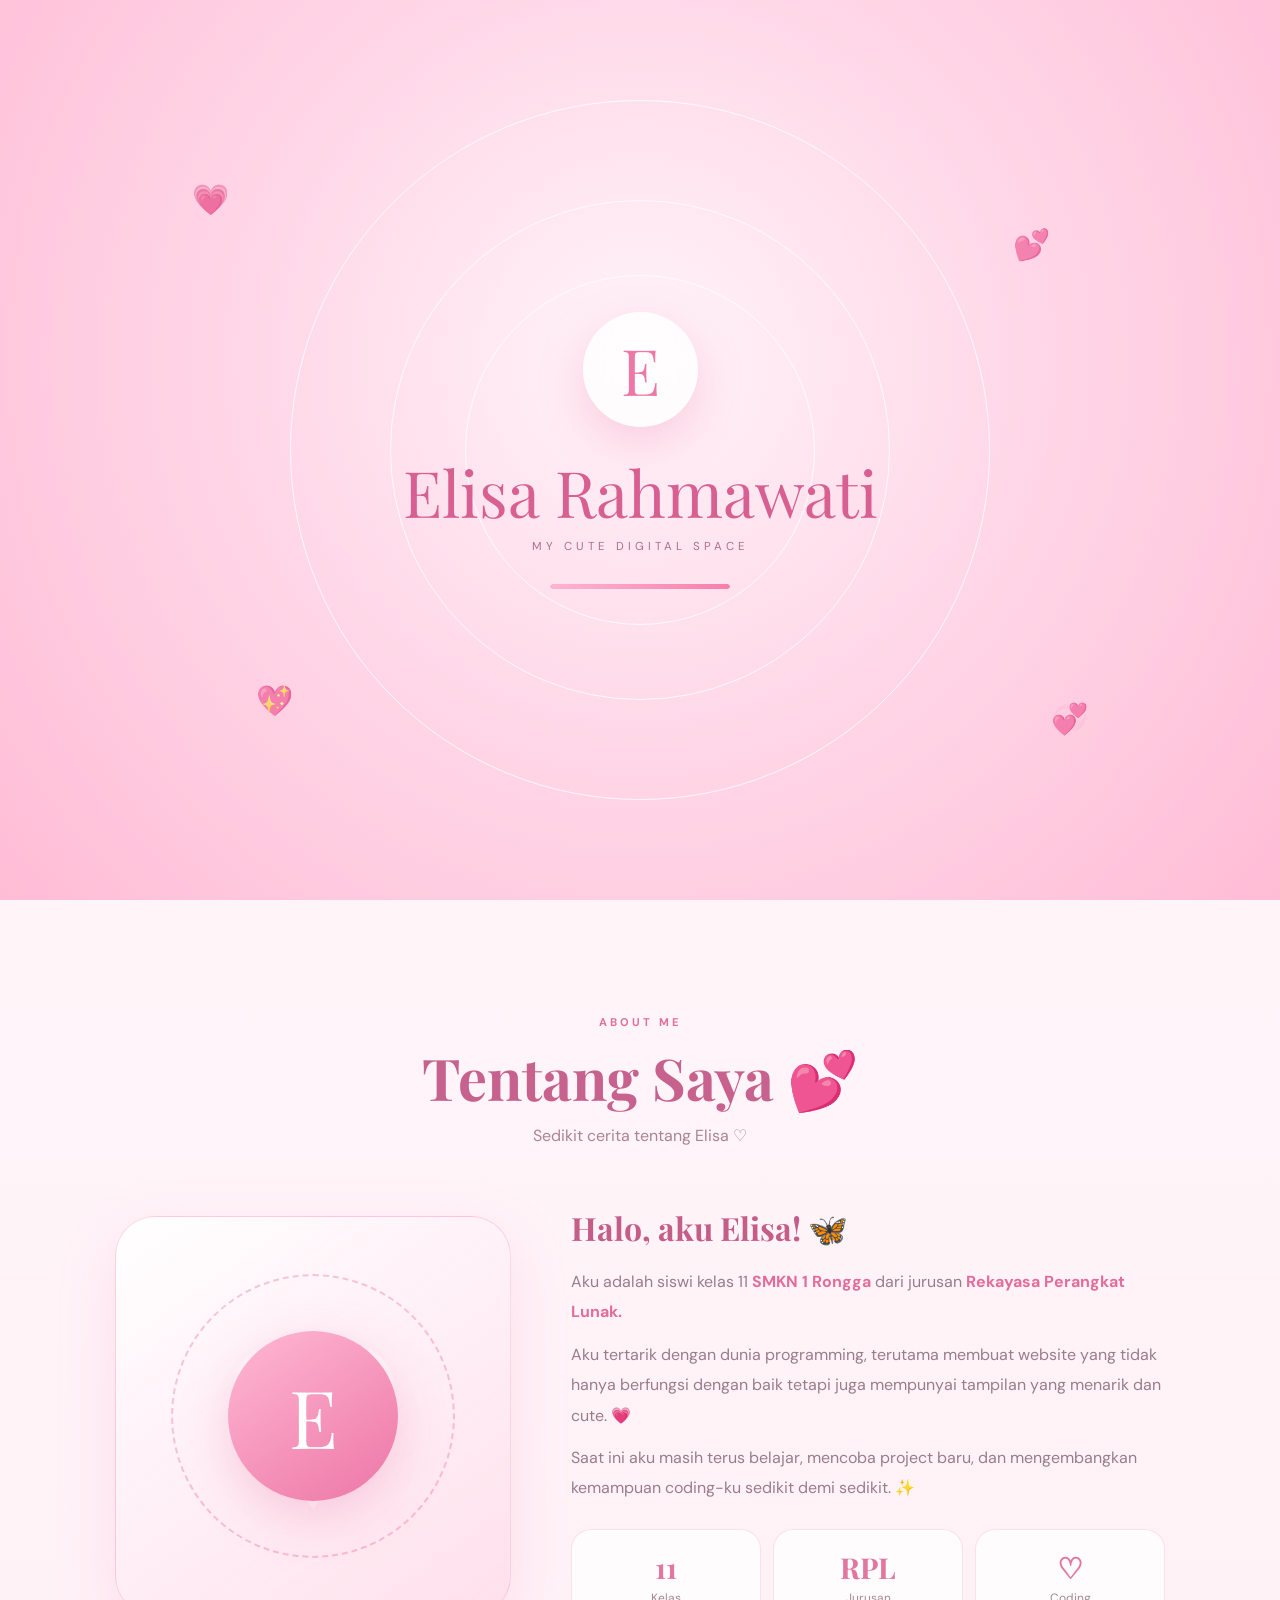
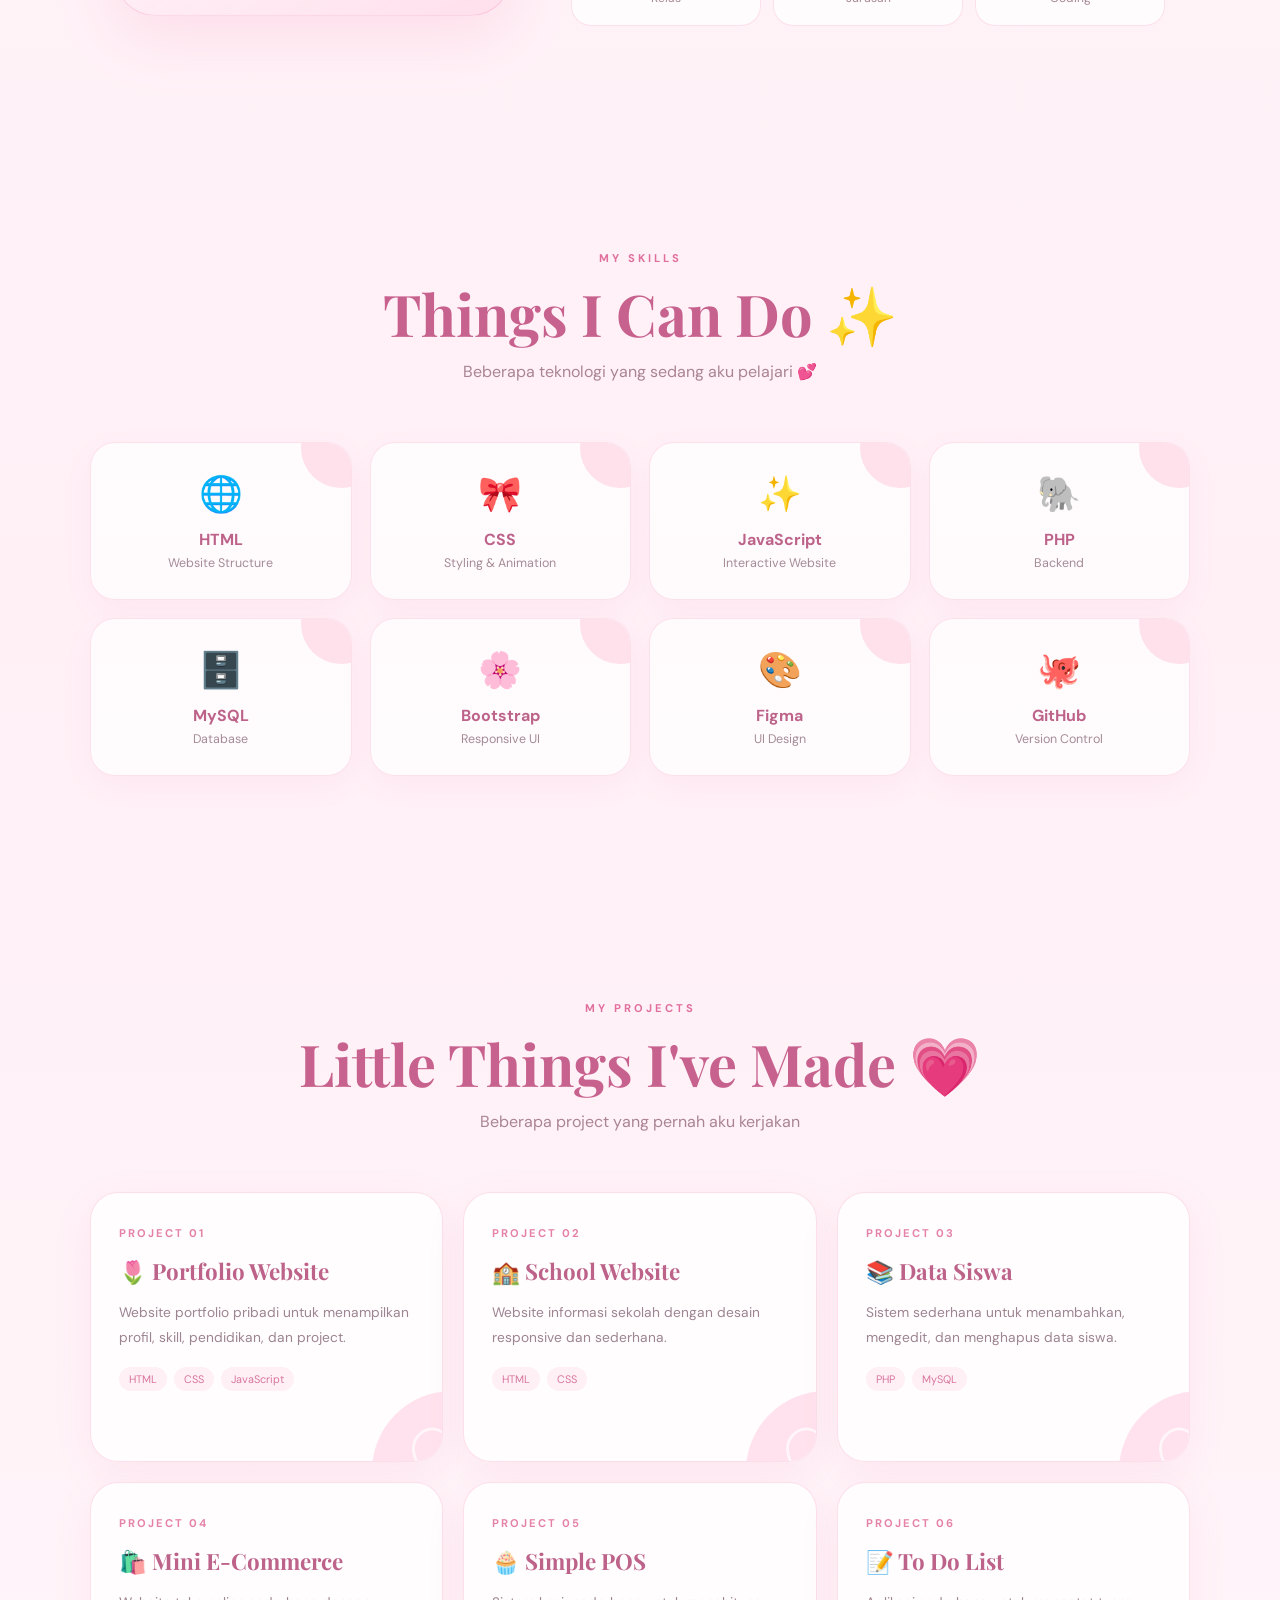
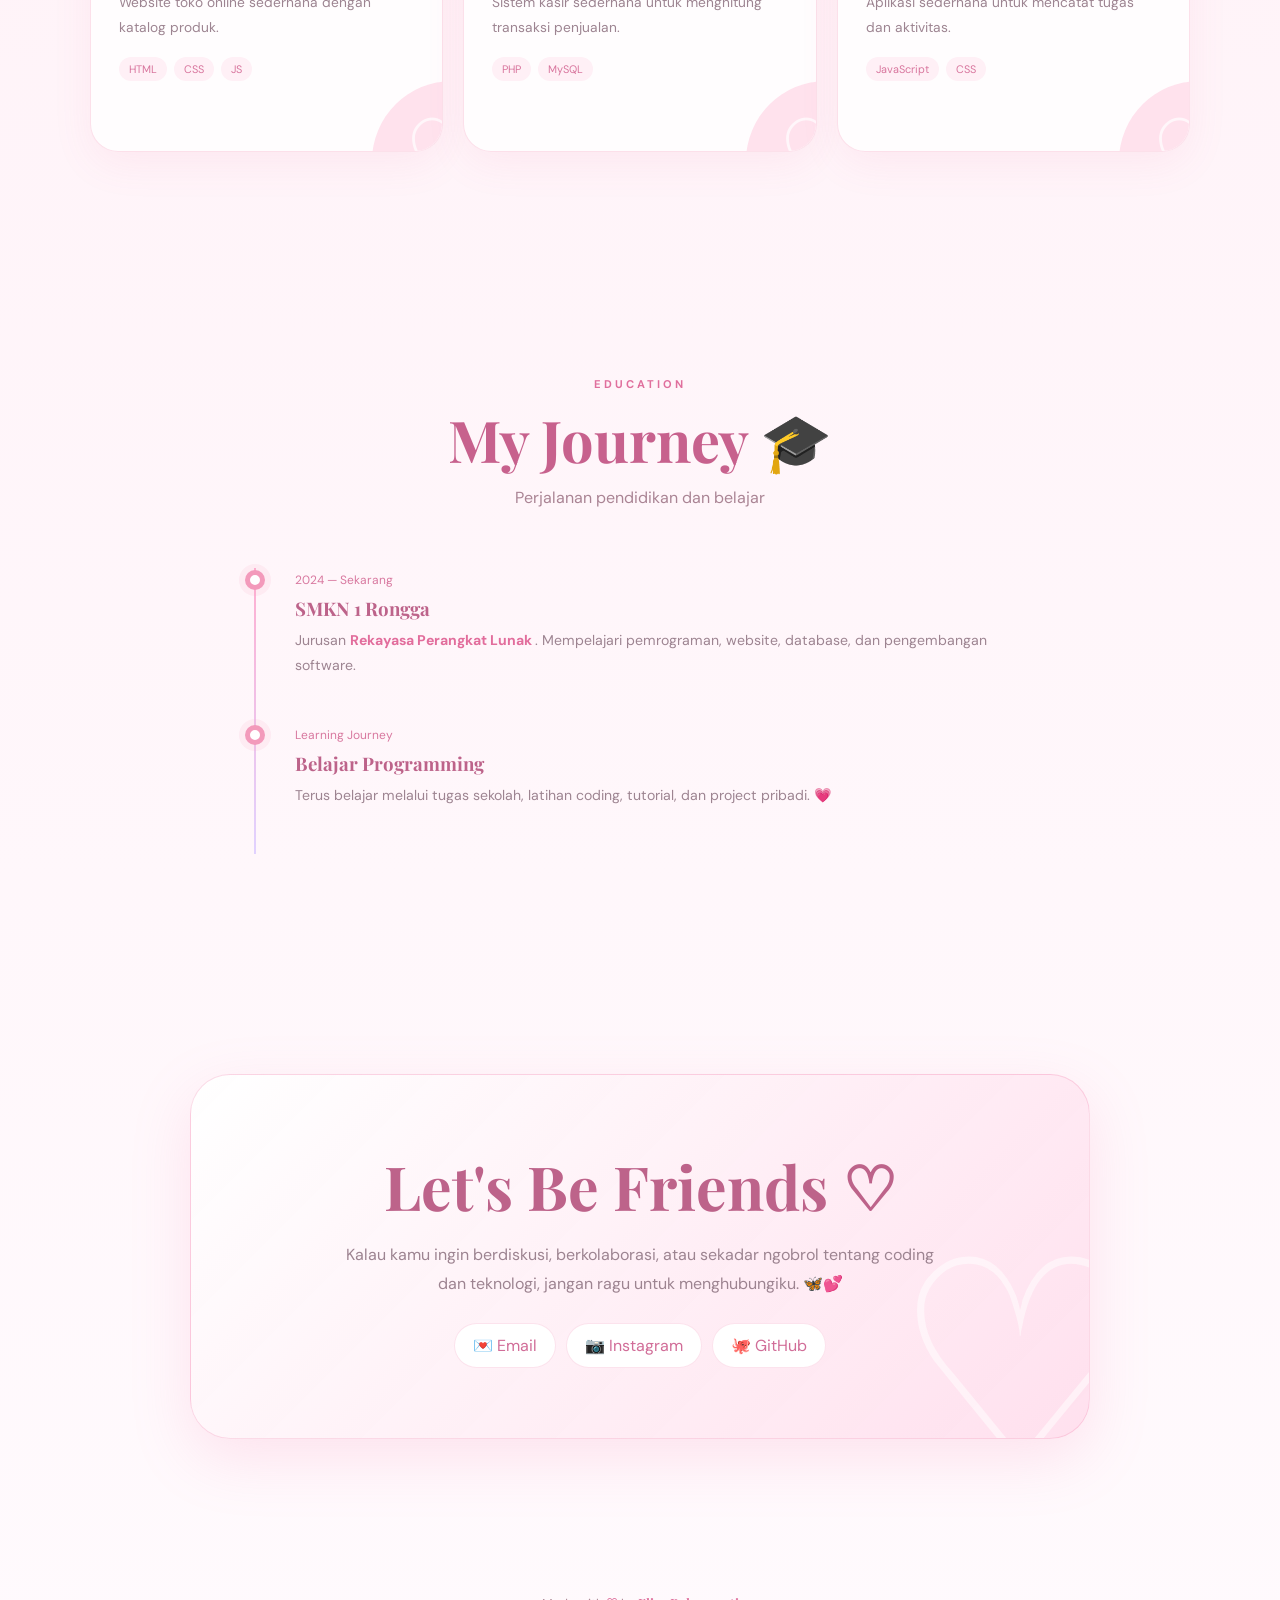
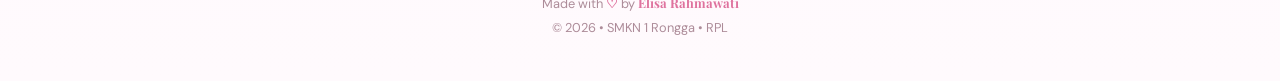
==== portofolio.html @ 42ed641f "commit pertama: seluruh file dan folder" ====
<!DOCTYPE html>
<html lang="id">
<head>
<meta charset="UTF-8">
<meta name="viewport" content="width=device-width, initial-scale=1.0">

<title>Elisa Rahmawati | My Cute Pink Portfolio</title>

<style>

/* =========================================================
   GOOGLE FONT
========================================================= */

@import url('https://fonts.googleapis.com/css2?family=DM+Sans:wght@400;500;600;700&family=Playfair+Display:wght@500;600;700&display=swap');


/* =========================================================
   ROOT
========================================================= */

:root {
    --baby-pink: #ffd6e7;
    --soft-pink: #ffc1d9;
    --pink: #ff9fc4;
    --hot-pink: #f77fab;
    --dark-pink: #d85f91;

    --white: #ffffff;
    --soft-white: #fff8fb;

    --text: #75445a;
    --muted: #a77d8f;

    --lavender: #eadcff;
    --peach: #ffe0d2;

    --shadow:
        0 20px 60px rgba(245, 126, 170, .18);
}


/* =========================================================
   RESET
========================================================= */

* {
    margin: 0;
    padding: 0;
    box-sizing: border-box;
    scroll-behavior: smooth;
}

html {
    scroll-behavior: smooth;
}

body {
    font-family: "DM Sans", sans-serif;

    background:
        linear-gradient(
            180deg,
            #fff8fb 0%,
            #fff0f6 45%,
            #fffafd 100%
        );

    color: var(--text);

    overflow-x: hidden;
}

a {
    text-decoration: none;
    color: inherit;
}

button {
    font-family: inherit;
}


/* =========================================================
   SCROLLBAR
========================================================= */

::-webkit-scrollbar {
    width: 8px;
}

::-webkit-scrollbar-track {
    background: #fff0f6;
}

::-webkit-scrollbar-thumb {
    background:
        linear-gradient(
            #ffbfd8,
            #f77fab
        );

    border-radius: 20px;
}


/* =========================================================
   OPENING SCREEN
========================================================= */

#opening {
    position: fixed;
    inset: 0;
    z-index: 99999;

    background:
        radial-gradient(
            circle at 50% 40%,
            #fff4f9,
            #ffd8e8 45%,
            #ffbcd5 100%
        );

    display: flex;
    justify-content: center;
    align-items: center;

    overflow: hidden;

    transition:
        opacity 1.2s ease,
        visibility 1.2s ease;
}

#opening.hide {
    opacity: 0;
    visibility: hidden;
    pointer-events: none;
}


/* opening hearts */

.open-heart {
    position: absolute;
    font-size: 30px;
    opacity: .65;

    animation:
        openHeartFloat 5s ease-in-out infinite;
}

.open-heart:nth-child(1) {
    left: 15%;
    top: 20%;
}

.open-heart:nth-child(2) {
    right: 18%;
    top: 25%;
    animation-delay: -1s;
}

.open-heart:nth-child(3) {
    left: 20%;
    bottom: 20%;
    animation-delay: -2s;
}

.open-heart:nth-child(4) {
    right: 15%;
    bottom: 18%;
    animation-delay: -3s;
}

@keyframes openHeartFloat {

    0%,100% {
        transform:
            translateY(0)
            rotate(-10deg)
            scale(1);
    }

    50% {
        transform:
            translateY(-30px)
            rotate(10deg)
            scale(1.2);
    }
}


/* opening circles */

.open-circle {
    position: absolute;

    width: 500px;
    height: 500px;

    border-radius: 50%;

    border:
        1px solid
        rgba(255,255,255,.8);

    animation:
        circleFloat 6s ease-in-out infinite;
}

.open-circle:nth-child(6) {
    width: 350px;
    height: 350px;
    animation-delay: -.8s;
}

.open-circle:nth-child(7) {
    width: 700px;
    height: 700px;
    animation-delay: -1.5s;
}

@keyframes circleFloat {

    0%,100% {
        transform:
            scale(1)
            rotate(0deg);
    }

    50% {
        transform:
            scale(1.08)
            rotate(10deg);
    }
}


/* opening content */

.open-content {
    position: relative;
    z-index: 5;

    text-align: center;

    animation:
        openAppear 1.4s ease;
}

@keyframes openAppear {

    from {
        opacity: 0;
        transform:
            translateY(35px)
            scale(.92);
    }

    to {
        opacity: 1;
        transform:
            translateY(0)
            scale(1);
    }
}


.open-logo {
    width: 115px;
    height: 115px;

    margin: auto;

    border-radius: 50%;

    display: flex;
    align-items: center;
    justify-content: center;

    background:
        rgba(255,255,255,.8);

    backdrop-filter: blur(15px);

    color: #ed77a7;

    font-family:
        "Playfair Display",
        serif;

    font-size: 4rem;

    box-shadow:
        0 15px 45px
        rgba(240,100,155,.25);

    animation:
        logoCute 2s ease-in-out infinite;
}

@keyframes logoCute {

    0%,100% {
        transform:
            translateY(0)
            rotate(-3deg);
    }

    50% {
        transform:
            translateY(-12px)
            rotate(3deg);
    }
}


.open-title {
    margin-top: 22px;

    font-family:
        "Playfair Display",
        serif;

    font-size:
        clamp(2.3rem, 7vw, 4rem);

    color:
        #d85f91;
}

.open-subtitle {
    margin-top: 5px;

    color:
        #ad708a;

    letter-spacing: 4px;

    font-size: .72rem;
}

.open-loading {
    width: 180px;
    height: 5px;

    margin: 30px auto 0;

    background:
        rgba(255,255,255,.65);

    border-radius: 20px;

    overflow: hidden;
}

.open-bar {
    width: 0%;
    height: 100%;

    background:
        linear-gradient(
            90deg,
            #ffb5d1,
            #f77fab
        );

    border-radius: 20px;

    animation:
        loading 2.5s ease forwards;
}

@keyframes loading {

    from {
        width: 0%;
    }

    to {
        width: 100%;
    }
}


/* =========================================================
   BACKGROUND
========================================================= */

.background {
    position: fixed;
    inset: 0;

    pointer-events: none;
    overflow: hidden;

    z-index: -2;
}


/* blobs */

.blob {
    position: absolute;

    border-radius: 50%;

    filter: blur(10px);

    opacity: .35;

    animation:
        blobMove 12s ease-in-out infinite;
}

.blob.one {
    width: 400px;
    height: 400px;

    background: #ffd0e2;

    left: -150px;
    top: 100px;
}

.blob.two {
    width: 350px;
    height: 350px;

    background: #eadbff;

    right: -120px;
    top: 600px;

    animation-delay: -4s;
}

.blob.three {
    width: 300px;
    height: 300px;

    background: #ffc8dc;

    left: 35%;
    bottom: -100px;

    animation-delay: -7s;
}

@keyframes blobMove {

    0%,100% {
        transform:
            translate(0,0)
            scale(1);
    }

    50% {
        transform:
            translate(40px,-30px)
            scale(1.15);
    }
}


/* =========================================================
   FLOATING HEARTS
========================================================= */

.floating-heart {
    position: fixed;

    color: #f58caf;

    font-size: 16px;

    pointer-events: none;

    z-index: -1;

    animation:
        heartFloat linear infinite;
}

@keyframes heartFloat {

    0% {
        transform:
            translateY(110vh)
            rotate(0deg)
            scale(.5);

        opacity: 0;
    }

    15% {
        opacity: .8;
    }

    80% {
        opacity: .7;
    }

    100% {
        transform:
            translateY(-10vh)
            rotate(180deg)
            scale(1.2);

        opacity: 0;
    }
}


/* =========================================================
   SPARKLES
========================================================= */

.sparkle {
    position: fixed;

    color: white;

    font-size: 15px;

    pointer-events: none;

    z-index: -1;

    animation:
        sparkleFloat
        linear infinite;
}

@keyframes sparkleFloat {

    0% {
        transform:
            translateY(110vh)
            rotate(0deg)
            scale(.5);

        opacity: 0;
    }

    15% {
        opacity: 1;
    }

    80% {
        opacity: .7;
    }

    100% {
        transform:
            translateY(-10vh)
            rotate(180deg)
            scale(1.2);

        opacity: 0;
    }
}


/* =========================================================
   BUTTERFLY
========================================================= */

.butterfly {
    position: fixed;

    z-index: -1;

    font-size: 24px;

    opacity: .5;

    animation:
        butterflyMove
        14s ease-in-out infinite;
}

.butterfly.one {
    left: 8%;
    top: 30%;
}

.butterfly.two {
    right: 10%;
    top: 60%;
    animation-delay: -6s;
}

@keyframes butterflyMove {

    0%,100% {
        transform:
            translate(0,0)
            rotate(-5deg);
    }

    25% {
        transform:
            translate(40px,-60px)
            rotate(8deg);
    }

    50% {
        transform:
            translate(0,-100px)
            rotate(-8deg);
    }

    75% {
        transform:
            translate(-50px,-50px)
            rotate(6deg);
    }
}


/* =========================================================
   NAVBAR
========================================================= */

nav {
    position: fixed;

    top: 20px;
    left: 50%;

    transform:
        translateX(-50%)
        translateY(-100px);

    width:
        min(1100px, 92%);

    padding:
        13px 18px;

    border-radius: 50px;

    background:
        rgba(255,255,255,.78);

    backdrop-filter:
        blur(18px);

    border:
        1px solid
        rgba(244,130,174,.25);

    box-shadow:
        0 10px 40px
        rgba(230,91,145,.12);

    display:
        flex;

    justify-content:
        space-between;

    align-items:
        center;

    z-index: 1000;

    transition: 1s ease;
}

body.loaded nav {
    transform:
        translateX(-50%)
        translateY(0);
}

.logo {
    display: flex;

    align-items: center;

    gap: 8px;

    font-family:
        "Playfair Display",
        serif;

    font-size: 1.4rem;

    color:
        #d96595;
}

.logo-heart {
    color:
        #f68cb2;

    animation:
        heartBeat 1.5s infinite;
}

@keyframes heartBeat {

    0%,100% {
        transform: scale(1);
    }

    50% {
        transform: scale(1.3);
    }
}

.nav-links {
    list-style: none;

    display: flex;

    gap: 25px;
}

.nav-links a {
    font-size: .85rem;

    color:
        #9b6c80;

    transition: .3s;
}

.nav-links a:hover {
    color:
        #ed6f9f;

    transform:
        translateY(-2px);
}

.menu {
    display: none;

    border: none;

    background: transparent;

    color: #df6b99;

    font-size: 1.5rem;
}


/* =========================================================
   HERO
========================================================= */

.hero {
    min-height: 100vh;

    padding:
        150px 7% 100px;

    display:
        flex;

    align-items:
        center;

    justify-content:
        center;

    text-align:
        center;

    position: relative;
}

.hero-content {
    max-width: 850px;

    opacity: 0;

    transform:
        translateY(50px);
}

body.loaded .hero-content {
    opacity: 1;

    transform:
        translateY(0);

    transition:
        1.2s ease .5s;
}

.hero-label {
    display:
        inline-flex;

    align-items:
        center;

    gap: 8px;

    padding:
        8px 17px;

    border-radius: 50px;

    background:
        rgba(255,255,255,.78);

    border:
        1px solid
        rgba(244,130,174,.25);

    color:
        #db719a;

    font-size: .75rem;

    box-shadow:
        0 8px 30px
        rgba(245,120,165,.1);

    animation:
        labelFloat 3s ease-in-out infinite;
}

@keyframes labelFloat {

    0%,100% {
        transform: translateY(0);
    }

    50% {
        transform: translateY(-6px);
    }
}

.hero h1 {
    margin-top: 25px;

    font-family:
        "Playfair Display",
        serif;

    font-size:
        clamp(3.3rem, 11vw, 7rem);

    line-height: .95;

    font-weight: 700;

    color:
        #c95e8d;

    letter-spacing:
        -4px;

    text-shadow:
        0 10px 35px
        rgba(220,91,142,.15);
}

.hero h1 span {
    color:
        #f38caf;
}

.hero-decoration {
    width: 100px;
    height: 3px;

    margin:
        25px auto;

    border-radius: 20px;

    background:
        linear-gradient(
            90deg,
            transparent,
            #ff9fc4,
            #e7c7ff,
            transparent
        );
}

.typing {
    font-size:
        clamp(1.15rem, 3vw, 1.6rem);

    color:
        #987487;

    min-height: 35px;
}

.typing span {
    color:
        #ed6f9f;

    font-weight: 700;
}

.hero-text {
    max-width: 620px;

    margin:
        20px auto;

    color:
        #9b7b89;

    line-height: 1.9;
}

.hero-text strong {
    color: #e66c9d !important;
}

.hero-buttons {
    margin-top: 30px;

    display:
        flex;

    justify-content:
        center;

    gap: 12px;

    flex-wrap: wrap;
}

.btn {
    padding:
        13px 23px;

    border-radius:
        50px;

    transition:
        .35s;

    font-weight:
        600;

    font-size:
        .9rem;
}

.btn-primary {
    color: white;

    background:
        linear-gradient(
            135deg,
            #ffafd0,
            #ef78a7
        );

    box-shadow:
        0 12px 30px
        rgba(235,105,155,.2);
}

.btn-secondary {
    background:
        rgba(255,255,255,.8);

    color:
        #d06b94;

    border:
        1px solid
        rgba(237,116,163,.25);
}

.btn:hover {
    transform:
        translateY(-5px)
        scale(1.03);

    box-shadow:
        0 15px 35px
        rgba(225,91,145,.22);
}


/* =========================================================
   SECTION
========================================================= */

section {
    padding:
        110px 7%;

    position: relative;
}

.section-title {
    text-align:
        center;

    margin-bottom:
        60px;
}

.section-title small {
    color:
        #e06f9d;

    letter-spacing:
        3px;

    font-size:
        .7rem;

    font-weight:
        700;
}

.section-title h2 {
    margin-top: 8px;

    font-family:
        "Playfair Display",
        serif;

    font-size:
        clamp(2.2rem, 5vw, 3.6rem);

    color:
        #c7618d;
}

.section-title p {
    margin-top: 10px;

    color:
        #aa8494;
}


/* =========================================================
   ABOUT
========================================================= */

.about {
    max-width:
        1050px;

    margin:
        auto;

    display:
        grid;

    grid-template-columns:
        .8fr 1.2fr;

    gap:
        60px;

    align-items:
        center;
}


/* profile */

.profile {
    height:
        400px;

    border-radius:
        40px;

    background:
        linear-gradient(
            145deg,
            rgba(255,255,255,.95),
            rgba(255,220,234,.85)
        );

    border:
        1px solid
        rgba(239,117,163,.25);

    box-shadow:
        var(--shadow);

    display:
        flex;

    align-items:
        center;

    justify-content:
        center;

    position:
        relative;

    overflow:
        hidden;
}

.profile::before {
    content:
        "";

    position:
        absolute;

    width:
        280px;

    height:
        280px;

    border-radius:
        50%;

    border:
        2px dashed
        rgba(239,117,163,.4);

    animation:
        rotate 15s linear infinite;
}

@keyframes rotate {
    to {
        transform:
            rotate(360deg);
    }
}

.profile::after {
    content:
        "♡";

    position:
        absolute;

    color:
        rgba(255,255,255,.9);

    font-size:
        14rem;

    font-family:
        "Playfair Display",
        serif;

    opacity:
        .5;
}

.profile-letter {
    width:
        170px;

    height:
        170px;

    border-radius:
        50%;

    display:
        flex;

    align-items:
        center;

    justify-content:
        center;

    font-family:
        "Playfair Display",
        serif;

    font-size:
        5rem;

    color:
        white;

    background:
        linear-gradient(
            145deg,
            #ffb8d4,
            #ed76a6
        );

    box-shadow:
        0 15px 50px
        rgba(230,91,145,.25);

    position:
        relative;

    z-index:
        2;

    animation:
        profileFloat
        4s ease-in-out infinite;
}

@keyframes profileFloat {

    0%,100% {
        transform:
            translateY(0)
            rotate(-2deg);
    }

    50% {
        transform:
            translateY(-12px)
            rotate(2deg);
    }
}


/* about text */

.about-text h3 {
    font-family:
        "Playfair Display",
        serif;

    font-size:
        2rem;

    color:
        #c45e89;

    margin-bottom:
        18px;
}

.about-text p {
    color:
        #9b7c8b;

    line-height:
        1.9;

    margin-bottom:
        12px;
}

.about-text strong {
    color:
        #e26d9c;
}


/* stats */

.stats {
    display:
        grid;

    grid-template-columns:
        repeat(3,1fr);

    gap:
        12px;

    margin-top:
        25px;
}

.stat {
    padding:
        18px 10px;

    border-radius:
        20px;

    background:
        rgba(255,255,255,.75);

    border:
        1px solid
        rgba(239,117,163,.2);

    text-align:
        center;

    transition:
        .3s;
}

.stat:hover {
    transform:
        translateY(-7px)
        rotate(-1deg);

    background:
        white;

    box-shadow:
        0 15px 35px
        rgba(230,91,145,.12);
}

.stat strong {
    display:
        block;

    font-family:
        "Playfair Display",
        serif;

    font-size:
        1.8rem;

    color:
        #e276a0;
}

.stat span {
    font-size:
        .75rem;

    color:
        #a78795;
}


/* =========================================================
   SKILLS
========================================================= */

.skills {
    max-width:
        1100px;

    margin:
        auto;

    display:
        grid;

    grid-template-columns:
        repeat(4,1fr);

    gap:
        18px;
}

.skill {
    padding:
        28px 15px;

    text-align:
        center;

    border-radius:
        25px;

    background:
        rgba(255,255,255,.75);

    border:
        1px solid
        rgba(239,117,163,.2);

    box-shadow:
        0 10px 30px
        rgba(230,91,145,.06);

    transition:
        .4s;

    position:
        relative;

    overflow:
        hidden;
}

.skill::before {
    content:
        "";

    position:
        absolute;

    width:
        80px;

    height:
        80px;

    background:
        #ffe1ec;

    border-radius:
        50%;

    top:
        -35px;

    right:
        -30px;
}

.skill:hover {
    transform:
        translateY(-10px)
        rotate(2deg);

    box-shadow:
        0 20px 45px
        rgba(225,91,145,.15);

    border-color:
        rgba(238,112,162,.4);
}

.skill-icon {
    font-size:
        2.2rem;

    margin-bottom:
        12px;

    position:
        relative;

    z-index:
        2;

    animation:
        iconBounce 3s ease-in-out infinite;
}

@keyframes iconBounce {

    0%,100% {
        transform: translateY(0);
    }

    50% {
        transform: translateY(-6px) rotate(5deg);
    }
}

.skill h3 {
    color:
        #bd638a;

    font-size:
        1rem;
}

.skill p {
    color:
        #a58b96;

    font-size:
        .78rem;

    margin-top:
        5px;
}


/* =========================================================
   PROJECTS
========================================================= */

.projects {
    max-width:
        1100px;

    margin:
        auto;

    display:
        grid;

    grid-template-columns:
        repeat(3,1fr);

    gap:
        20px;
}

.project {
    padding:
        28px;

    min-height:
        270px;

    border-radius:
        28px;

    background:
        rgba(255,255,255,.8);

    border:
        1px solid
        rgba(239,117,163,.22);

    box-shadow:
        0 12px 40px
        rgba(230,91,145,.08);

    transition:
        .45s;

    position:
        relative;

    overflow:
        hidden;
}

.project::after {
    content:
        "♡";

    position:
        absolute;

    width:
        160px;

    height:
        160px;

    border-radius:
        50%;

    background:
        #ffe2ed;

    right:
        -90px;

    bottom:
        -90px;

    transition:
        .5s;

    font-size:
        7rem;

    color:
        rgba(255,255,255,.7);

    display:
        flex;

    justify-content:
        center;

    align-items:
        center;
}

.project:hover::after {
    transform:
        scale(1.5)
        rotate(15deg);
}

.project:hover {
    transform:
        translateY(-10px);

    box-shadow:
        0 25px 60px
        rgba(225,91,145,.16);

    border-color:
        rgba(238,112,162,.4);
}

.project-number {
    color:
        #e582a8;

    font-size:
        .7rem;

    letter-spacing:
        2px;

    font-weight:
        700;
}

.project h3 {
    margin:
        14px 0;

    color:
        #bd638a;

    font-family:
        "Playfair Display",
        serif;

    font-size:
        1.4rem;
}

.project p {
    color:
        #9d8491;

    line-height:
        1.8;

    font-size:
        .86rem;
}

.tags {
    display:
        flex;

    gap:
        7px;

    flex-wrap:
        wrap;

    margin-top:
        18px;
}

.tag {
    padding:
        5px 10px;

    border-radius:
        30px;

    background:
        #fff0f6;

    color:
        #d8759d;

    font-size:
        .68rem;
}


/* =========================================================
   TIMELINE
========================================================= */

.timeline {
    max-width:
        800px;

    margin:
        auto;

    position:
        relative;
}

.timeline::before {
    content:
        "";

    position:
        absolute;

    left:
        14px;

    top:
        0;

    bottom:
        0;

    width:
        2px;

    background:
        linear-gradient(
            #ffafd0,
            #e1d2ff
        );
}

.timeline-item {
    position:
        relative;

    padding:
        0 0 45px 55px;
}

.timeline-dot {
    position:
        absolute;

    left:
        5px;

    top:
        2px;

    width:
        20px;

    height:
        20px;

    border-radius:
        50%;

    background:
        white;

    border:
        5px solid
        #f39abb;

    box-shadow:
        0 0 0 6px
        rgba(243,154,187,.12);

    animation:
        dotPulse 2s infinite;
}

@keyframes dotPulse {

    0%,100% {
        box-shadow:
            0 0 0 6px
            rgba(243,154,187,.12);
    }

    50% {
        box-shadow:
            0 0 0 10px
            rgba(243,154,187,.05);
    }
}

.timeline-item span {
    color:
        #d8789f;

    font-size:
        .75rem;
}

.timeline-item h3 {
    margin:
        7px 0;

    color:
        #bd638a;

    font-family:
        "Playfair Display",
        serif;
}

.timeline-item p {
    color:
        #9d8491;

    line-height:
        1.8;

    font-size:
        .88rem;
}


/* =========================================================
   CONTACT
========================================================= */

.contact-box {
    max-width:
        900px;

    margin:
        auto;

    padding:
        70px 35px;

    text-align:
        center;

    border-radius:
        40px;

    background:
        linear-gradient(
            135deg,
            rgba(255,255,255,.9),
            rgba(255,220,235,.85)
        );

    border:
        1px solid
        rgba(239,117,163,.25);

    box-shadow:
        var(--shadow);

    position:
        relative;

    overflow:
        hidden;
}

.contact-box::before {
    content:
        "♡";

    position:
        absolute;

    font-size:
        18rem;

    font-family:
        "Playfair Display",
        serif;

    color:
        rgba(255,255,255,.5);

    right:
        -60px;

    bottom:
        -100px;

    animation:
        contactHeart 5s ease-in-out infinite;
}

@keyframes contactHeart {

    0%,100% {
        transform:
            rotate(-5deg)
            scale(1);
    }

    50% {
        transform:
            rotate(5deg)
            scale(1.1);
    }
}

.contact-box h2 {
    font-family:
        "Playfair Display",
        serif;

    font-size:
        clamp(2.2rem,5vw,3.8rem);

    color:
        #bd638a;
}

.contact-box p {
    max-width:
        600px;

    margin:
        15px auto 25px;

    color:
        #9d8491;

    line-height:
        1.8;
}

.contact-info {
    display:
        flex;

    justify-content:
        center;

    gap:
        10px;

    flex-wrap:
        wrap;
}

.contact-item {
    padding:
        11px 18px;

    border-radius:
        50px;

    background:
        white;

    color:
        #d16d98;

    border:
        1px solid
        rgba(239,117,163,.2);

    transition:
        .3s;
}

.contact-item:hover {
    transform:
        translateY(-4px)
        scale(1.04);

    box-shadow:
        0 12px 25px
        rgba(225,91,145,.15);
}


/* =========================================================
   FOOTER
========================================================= */

footer {
    text-align:
        center;

    padding:
        45px 20px;

    color:
        #ad8c99;

    font-size:
        .8rem;
}

footer strong {
    color:
        #df729e;

    font-family:
        "Playfair Display",
        serif;
}


/* =========================================================
   SCROLL REVEAL
========================================================= */

.reveal {
    opacity:
        0;

    transform:
        translateY(50px);

    transition:
        1s ease;
}

.reveal.active {
    opacity:
        1;

    transform:
        translateY(0);
}


/* =========================================================
   MOBILE
========================================================= */

@media(max-width: 900px) {

    .nav-links {
        display:
            none;

        position:
            absolute;

        top:
            65px;

        left:
            0;

        width:
            100%;

        padding:
            25px;

        flex-direction:
            column;

        text-align:
            center;

        background:
            rgba(255,255,255,.97);

        border-radius:
            25px;

        box-shadow:
            0 15px 40px
            rgba(225,91,145,.12);
    }

    .nav-links.show {
        display:
            flex;
    }

    .menu {
        display:
            block;
    }

    .about {
        grid-template-columns:
            1fr;
    }

    .skills {
        grid-template-columns:
            repeat(2,1fr);
    }

    .projects {
        grid-template-columns:
            repeat(2,1fr);
    }
}


@media(max-width:600px) {

    section {
        padding:
            85px 5%;
    }

    .hero h1 {
        letter-spacing:
            -2px;
    }

    .skills,
    .projects {
        grid-template-columns:
            1fr;
    }

    .stats {
        grid-template-columns:
            1fr;
    }

    .profile {
        height:
            320px;
    }

    .contact-box {
        padding:
            50px 20px;
    }

    .butterfly {
        display:
            none;
    }

    .open-heart {
        font-size: 22px;
    }
}

</style>
</head>


<body>


<!-- =====================================================
     OPENING
===================================================== -->

<div id="opening">

    <div class="open-heart">💗</div>
    <div class="open-heart">💕</div>
    <div class="open-heart">💖</div>
    <div class="open-heart">💞</div>

    <div class="open-circle"></div>
    <div class="open-circle"></div>
    <div class="open-circle"></div>

    <div class="open-content">

        <div class="open-logo">
            E
        </div>

        <div class="open-title">
            Elisa Rahmawati
        </div>

        <div class="open-subtitle">
            MY CUTE DIGITAL SPACE
        </div>

        <div class="open-loading">
            <div class="open-bar"></div>
        </div>

    </div>

</div>


<!-- =====================================================
     BACKGROUND
===================================================== -->

<div class="background">

    <div class="blob one"></div>
    <div class="blob two"></div>
    <div class="blob three"></div>

</div>


<div class="butterfly one">
    🦋
</div>

<div class="butterfly two">
    🦋
</div>


<!-- =====================================================
     NAVBAR
===================================================== -->

<nav>

    <a href="#home" class="logo">

        Elisa
        <span class="logo-heart">♡</span>

    </a>

    <ul class="nav-links" id="navLinks">

        <li>
            <a href="#home">
                Home
            </a>
        </li>

        <li>
            <a href="#about">
                About
            </a>
        </li>

        <li>
            <a href="#skills">
                Skills
            </a>
        </li>

        <li>
            <a href="#projects">
                Projects
            </a>
        </li>

        <li>
            <a href="#education">
                Education
            </a>
        </li>

        <li>
            <a href="#contact">
                Contact
            </a>
        </li>

    </ul>

    <button class="menu" id="menu">
        ☰
    </button>

</nav>


<!-- =====================================================
     HERO
===================================================== -->

<section class="hero" id="home">

    <div class="hero-content">

        <div class="hero-label">
            💗 Hello, welcome to my portfolio
        </div>

        <h1>
            Hi, I'm
            <span>Elisa</span>
        </h1>

        <div class="hero-decoration"></div>

        <div class="typing">
            I'm a
            <span id="typing"></span>
        </div>

        <p class="hero-text">

            Siswi kelas 11 jurusan
            <strong>
                Rekayasa Perangkat Lunak
            </strong>
            di SMKN 1 Rongga yang suka belajar
            coding, membuat website, dan
            mengeksplorasi dunia teknologi. 💕✨

        </p>

        <div class="hero-buttons">

            <a
                href="#projects"
                class="btn btn-primary">

                💗 Lihat Project

            </a>

            <a
                href="#about"
                class="btn btn-secondary">

                ♡ Tentang Saya

            </a>

        </div>

    </div>

</section>


<!-- =====================================================
     ABOUT
===================================================== -->

<section id="about">

    <div class="section-title reveal">

        <small>
            ABOUT ME
        </small>

        <h2>
            Tentang Saya 💕
        </h2>

        <p>
            Sedikit cerita tentang Elisa ♡
        </p>

    </div>


    <div class="about">

        <div class="profile reveal">

            <div class="profile-letter">
                E
            </div>

        </div>


        <div class="about-text reveal">

            <h3>
                Halo, aku Elisa! 🦋
            </h3>

            <p>

                Aku adalah siswi kelas 11
                <strong>
                    SMKN 1 Rongga
                </strong>
                dari jurusan
                <strong>
                    Rekayasa Perangkat Lunak.
                </strong>

            </p>

            <p>

                Aku tertarik dengan dunia
                programming, terutama membuat
                website yang tidak hanya berfungsi
                dengan baik tetapi juga mempunyai
                tampilan yang menarik dan cute. 💗

            </p>

            <p>

                Saat ini aku masih terus belajar,
                mencoba project baru, dan
                mengembangkan kemampuan coding-ku
                sedikit demi sedikit. ✨

            </p>


            <div class="stats">

                <div class="stat">

                    <strong>
                        11
                    </strong>

                    <span>
                        Kelas
                    </span>

                </div>


                <div class="stat">

                    <strong>
                        RPL
                    </strong>

                    <span>
                        Jurusan
                    </span>

                </div>


                <div class="stat">

                    <strong>
                        ♡
                    </strong>

                    <span>
                        Coding
                    </span>

                </div>

            </div>

        </div>

    </div>

</section>


<!-- =====================================================
     SKILLS
===================================================== -->

<section id="skills">

    <div class="section-title reveal">

        <small>
            MY SKILLS
        </small>

        <h2>
            Things I Can Do ✨
        </h2>

        <p>
            Beberapa teknologi yang sedang aku pelajari 💕
        </p>

    </div>


    <div class="skills">

        <div class="skill reveal">

            <div class="skill-icon">
                🌐
            </div>

            <h3>
                HTML
            </h3>

            <p>
                Website Structure
            </p>

        </div>


        <div class="skill reveal">

            <div class="skill-icon">
                🎀
            </div>

            <h3>
                CSS
            </h3>

            <p>
                Styling & Animation
            </p>

        </div>


        <div class="skill reveal">

            <div class="skill-icon">
                ✨
            </div>

            <h3>
                JavaScript
            </h3>

            <p>
                Interactive Website
            </p>

        </div>


        <div class="skill reveal">

            <div class="skill-icon">
                🐘
            </div>

            <h3>
                PHP
            </h3>

            <p>
                Backend
            </p>

        </div>


        <div class="skill reveal">

            <div class="skill-icon">
                🗄️
            </div>

            <h3>
                MySQL
            </h3>

            <p>
                Database
            </p>

        </div>


        <div class="skill reveal">

            <div class="skill-icon">
                🌸
            </div>

            <h3>
                Bootstrap
            </h3>

            <p>
                Responsive UI
            </p>

        </div>


        <div class="skill reveal">

            <div class="skill-icon">
                🎨
            </div>

            <h3>
                Figma
            </h3>

            <p>
                UI Design
            </p>

        </div>


        <div class="skill reveal">

            <div class="skill-icon">
                🐙
            </div>

            <h3>
                GitHub
            </h3>

            <p>
                Version Control
            </p>

        </div>

    </div>

</section>


<!-- =====================================================
     PROJECTS
===================================================== -->

<section id="projects">

    <div class="section-title reveal">

        <small>
            MY PROJECTS
        </small>

        <h2>
            Little Things I've Made 💗
        </h2>

        <p>
            Beberapa project yang pernah aku kerjakan
        </p>

    </div>


    <div class="projects">


        <div class="project reveal">

            <span class="project-number">
                PROJECT 01
            </span>

            <h3>
                🌷 Portfolio Website
            </h3>

            <p>
                Website portfolio pribadi
                untuk menampilkan profil,
                skill, pendidikan, dan project.
            </p>

            <div class="tags">

                <span class="tag">
                    HTML
                </span>

                <span class="tag">
                    CSS
                </span>

                <span class="tag">
                    JavaScript
                </span>

            </div>

        </div>


        <div class="project reveal">

            <span class="project-number">
                PROJECT 02
            </span>

            <h3>
                🏫 School Website
            </h3>

            <p>
                Website informasi sekolah
                dengan desain responsive
                dan sederhana.
            </p>

            <div class="tags">

                <span class="tag">
                    HTML
                </span>

                <span class="tag">
                    CSS
                </span>

            </div>

        </div>


        <div class="project reveal">

            <span class="project-number">
                PROJECT 03
            </span>

            <h3>
                📚 Data Siswa
            </h3>

            <p>
                Sistem sederhana untuk
                menambahkan, mengedit,
                dan menghapus data siswa.
            </p>

            <div class="tags">

                <span class="tag">
                    PHP
                </span>

                <span class="tag">
                    MySQL
                </span>

            </div>

        </div>


        <div class="project reveal">

            <span class="project-number">
                PROJECT 04
            </span>

            <h3>
                🛍️ Mini E-Commerce
            </h3>

            <p>
                Website toko online sederhana
                dengan katalog produk.
            </p>

            <div class="tags">

                <span class="tag">
                    HTML
                </span>

                <span class="tag">
                    CSS
                </span>

                <span class="tag">
                    JS
                </span>

            </div>

        </div>


        <div class="project reveal">

            <span class="project-number">
                PROJECT 05
            </span>

            <h3>
                🧁 Simple POS
            </h3>

            <p>
                Sistem kasir sederhana
                untuk menghitung transaksi
                penjualan.
            </p>

            <div class="tags">

                <span class="tag">
                    PHP
                </span>

                <span class="tag">
                    MySQL
                </span>

            </div>

        </div>


        <div class="project reveal">

            <span class="project-number">
                PROJECT 06
            </span>

            <h3>
                📝 To Do List
            </h3>

            <p>
                Aplikasi sederhana untuk
                mencatat tugas dan aktivitas.
            </p>

            <div class="tags">

                <span class="tag">
                    JavaScript
                </span>

                <span class="tag">
                    CSS
                </span>

            </div>

        </div>

    </div>

</section>


<!-- =====================================================
     EDUCATION
===================================================== -->

<section id="education">

    <div class="section-title reveal">

        <small>
            EDUCATION
        </small>

        <h2>
            My Journey 🎓
        </h2>

        <p>
            Perjalanan pendidikan dan belajar
        </p>

    </div>


    <div class="timeline">


        <div class="timeline-item reveal">

            <div class="timeline-dot"></div>

            <span>
                2024 — Sekarang
            </span>

            <h3>
                SMKN 1 Rongga
            </h3>

            <p>

                Jurusan
                <strong style="color:#e26d9c;">
                    Rekayasa Perangkat Lunak
                </strong>.
                Mempelajari pemrograman,
                website, database, dan
                pengembangan software.

            </p>

        </div>


        <div class="timeline-item reveal">

            <div class="timeline-dot"></div>

            <span>
                Learning Journey
            </span>

            <h3>
                Belajar Programming
            </h3>

            <p>

                Terus belajar melalui tugas
                sekolah, latihan coding,
                tutorial, dan project pribadi. 💗

            </p>

        </div>

    </div>

</section>


<!-- =====================================================
     CONTACT
===================================================== -->

<section id="contact">

    <div class="contact-box reveal">

        <h2>
            Let's Be Friends ♡
        </h2>

        <p>

            Kalau kamu ingin berdiskusi,
            berkolaborasi, atau sekadar
            ngobrol tentang coding dan
            teknologi, jangan ragu untuk
            menghubungiku. 🦋💕

        </p>

        <div class="contact-info">

            <a
                href="mailto:emailkamu@gmail.com"
                class="contact-item">

                💌 Email

            </a>

            <a
                href="#"
                class="contact-item">

                📷 Instagram

            </a>

            <a
                href="#"
                class="contact-item">

                🐙 GitHub

            </a>

        </div>

    </div>

</section>


<!-- =====================================================
     FOOTER
===================================================== -->

<footer>

    <p>

        Made with
        <strong>♡</strong>
        by
        <strong>Elisa Rahmawati</strong>

    </p>

    <p style="margin-top:7px;">

        © 2026 • SMKN 1 Rongga • RPL

    </p>

</footer>


<script>

/* =========================================================
   OPENING
========================================================= */

window.addEventListener("load", () => {

    setTimeout(() => {

        document
            .getElementById("opening")
            .classList
            .add("hide");

        document
            .body
            .classList
            .add("loaded");

    }, 2800);

});


/* =========================================================
   TYPING EFFECT
========================================================= */

const typing =
    document.getElementById("typing");

const words = [
    "RPL Student 💻",
    "Web Developer 🌷",
    "Programming Enthusiast ✨",
    "Tech Girl 🦋",
    "Future Developer 💗",
    "Pink Coding Girl 🎀"
];

let wordIndex = 0;
let charIndex = 0;
let deleting = false;


function typeEffect() {

    const word =
        words[wordIndex];

    if (!deleting) {

        typing.textContent =
            word.substring(
                0,
                charIndex + 1
            );

        charIndex++;

        if (
            charIndex ===
            word.length
        ) {

            deleting = true;

            setTimeout(
                typeEffect,
                1400
            );

            return;
        }

    } else {

        typing.textContent =
            word.substring(
                0,
                charIndex - 1
            );

        charIndex--;

        if (charIndex === 0) {

            deleting = false;

            wordIndex++;

            if (
                wordIndex >=
                words.length
            ) {

                wordIndex = 0;

            }
        }
    }

    setTimeout(
        typeEffect,
        deleting ? 45 : 80
    );
}

typeEffect();


/* =========================================================
   MOBILE MENU
========================================================= */

const menu =
    document.getElementById("menu");

const navLinks =
    document.getElementById("navLinks");

menu.addEventListener(
    "click",
    () => {

        navLinks.classList.toggle(
            "show"
        );

    }
);


document
    .querySelectorAll(".nav-links a")
    .forEach(link => {

        link.addEventListener(
            "click",
            () => {

                navLinks.classList.remove(
                    "show"
                );

            }
        );

    });


/* =========================================================
   SCROLL REVEAL
========================================================= */

const reveals =
    document.querySelectorAll(
        ".reveal"
    );

const observer =
    new IntersectionObserver(
        entries => {

            entries.forEach(
                entry => {

                    if (
                        entry.isIntersecting
                    ) {

                        entry.target
                            .classList
                            .add("active");

                    }

                }
            );

        },
        {
            threshold: .12
        }
    );


reveals.forEach(
    element => {

        observer.observe(
            element
        );

    }
);


/* =========================================================
   FLOATING HEARTS
========================================================= */

const heartSymbols = [
    "♡",
    "♥",
    "💗",
    "💕",
    "💖",
    "❣"
];

for (
    let i = 0;
    i < 25;
    i++
) {

    const heart =
        document.createElement(
            "div"
        );

    heart.className =
        "floating-heart";

    heart.textContent =
        heartSymbols[
            Math.floor(
                Math.random() *
                heartSymbols.length
            )
        ];

    heart.style.left =
        Math.random() * 100 +
        "%";

    heart.style.animationDuration =
        (7 + Math.random() * 10) +
        "s";

    heart.style.animationDelay =
        Math.random() * 10 +
        "s";

    heart.style.fontSize =
        (8 + Math.random() * 15) +
        "px";

    document.body.appendChild(
        heart
    );
}


/* =========================================================
   SPARKLES
========================================================= */

const symbols = [
    "✦",
    "✧",
    "♡",
    "⋆",
    "✿",
    "✨"
];

for (
    let i = 0;
    i < 35;
    i++
) {

    const sparkle =
        document.createElement(
            "div"
        );

    sparkle.className =
        "sparkle";

    sparkle.textContent =
        symbols[
            Math.floor(
                Math.random() *
                symbols.length
            )
        ];

    sparkle.style.left =
        Math.random() * 100 +
        "%";

    sparkle.style.animationDuration =
        (7 + Math.random() * 10) +
        "s";

    sparkle.style.animationDelay =
        Math.random() * 10 +
        "s";

    sparkle.style.fontSize =
        (8 + Math.random() * 12) +
        "px";

    document.body.appendChild(
        sparkle
    );
}


/* =========================================================
   PROJECT CARD TILT
========================================================= */

document
    .querySelectorAll(".project")
    .forEach(card => {

        card.addEventListener(
            "mousemove",
            e => {

                const rect =
                    card.getBoundingClientRect();

                const x =
                    e.clientX -
                    rect.left;

                const y =
                    e.clientY -
                    rect.top;

                const rotateX =
                    ((y - rect.height / 2) /
                    rect.height) * -3;

                const rotateY =
                    ((x - rect.width / 2) /
                    rect.width) * 3;

                card.style.transform =
                    `
                    perspective(700px)
                    rotateX(${rotateX}deg)
                    rotateY(${rotateY}deg)
                    translateY(-8px)
                    `;

            }
        );


        card.addEventListener(
            "mouseleave",
            () => {

                card.style.transform =
                    "";

            }
        );

    });


/* =========================================================
   CLICK HEART EFFECT
========================================================= */

document.addEventListener(
    "click",
    function(e) {

        const heart =
            document.createElement(
                "div"
            );

        heart.innerHTML =
            "💗";

        heart.style.position =
            "fixed";

        heart.style.left =
            e.clientX + "px";

        heart.style.top =
            e.clientY + "px";

        heart.style.pointerEvents =
            "none";

        heart.style.zIndex =
            "99999";

        heart.style.fontSize =
            "20px";

        heart.style.animation =
            "clickHeart 1s ease forwards";

        document.body.appendChild(
            heart
        );

        setTimeout(() => {
            heart.remove();
        }, 1000);

    }
);


/* =========================================================
   CLICK HEART ANIMATION
========================================================= */

const clickStyle =
    document.createElement("style");

clickStyle.innerHTML = `

@keyframes clickHeart {

    0% {
        transform:
            translate(-50%, -50%)
            scale(.5);

        opacity: 1;
    }

    100% {
        transform:
            translate(-50%, -120px)
            scale(1.5);

        opacity: 0;
    }

}
`;

document.head.appendChild(
    clickStyle
);

</script>

</body>
</html>
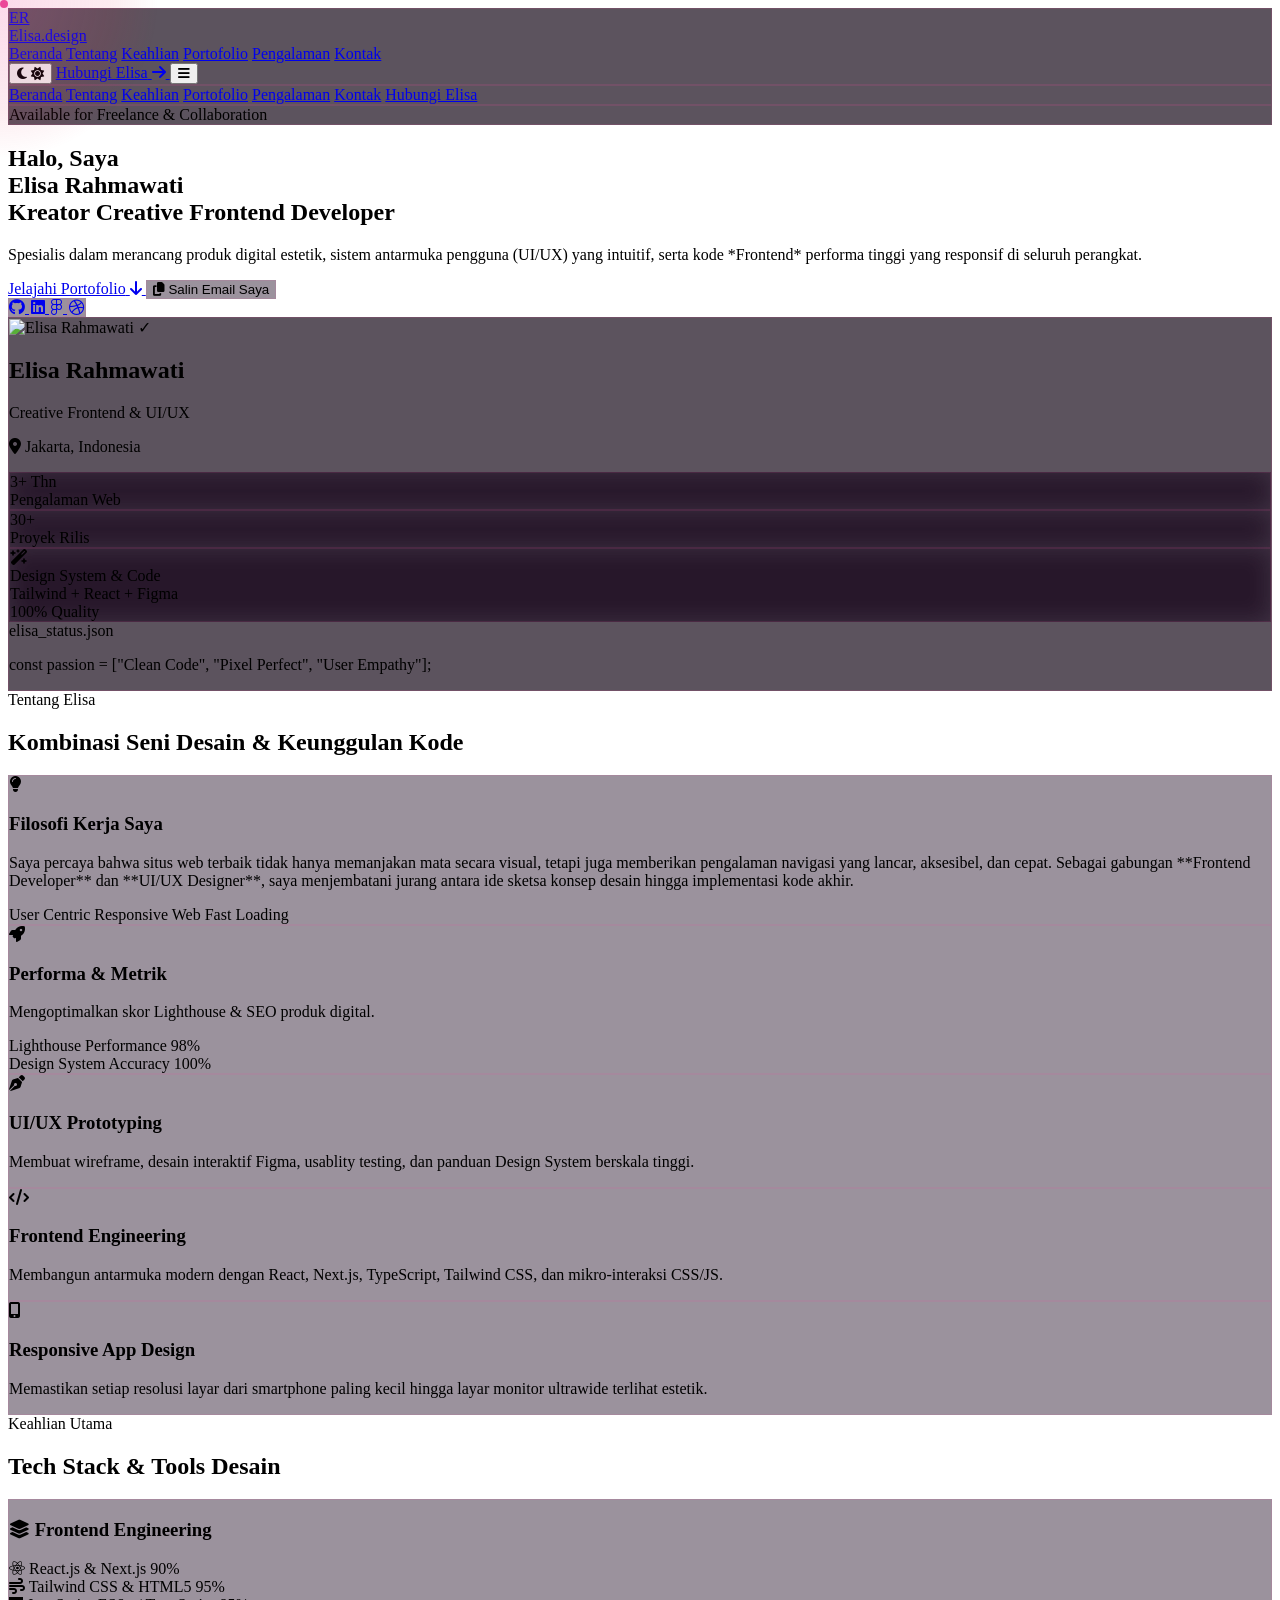
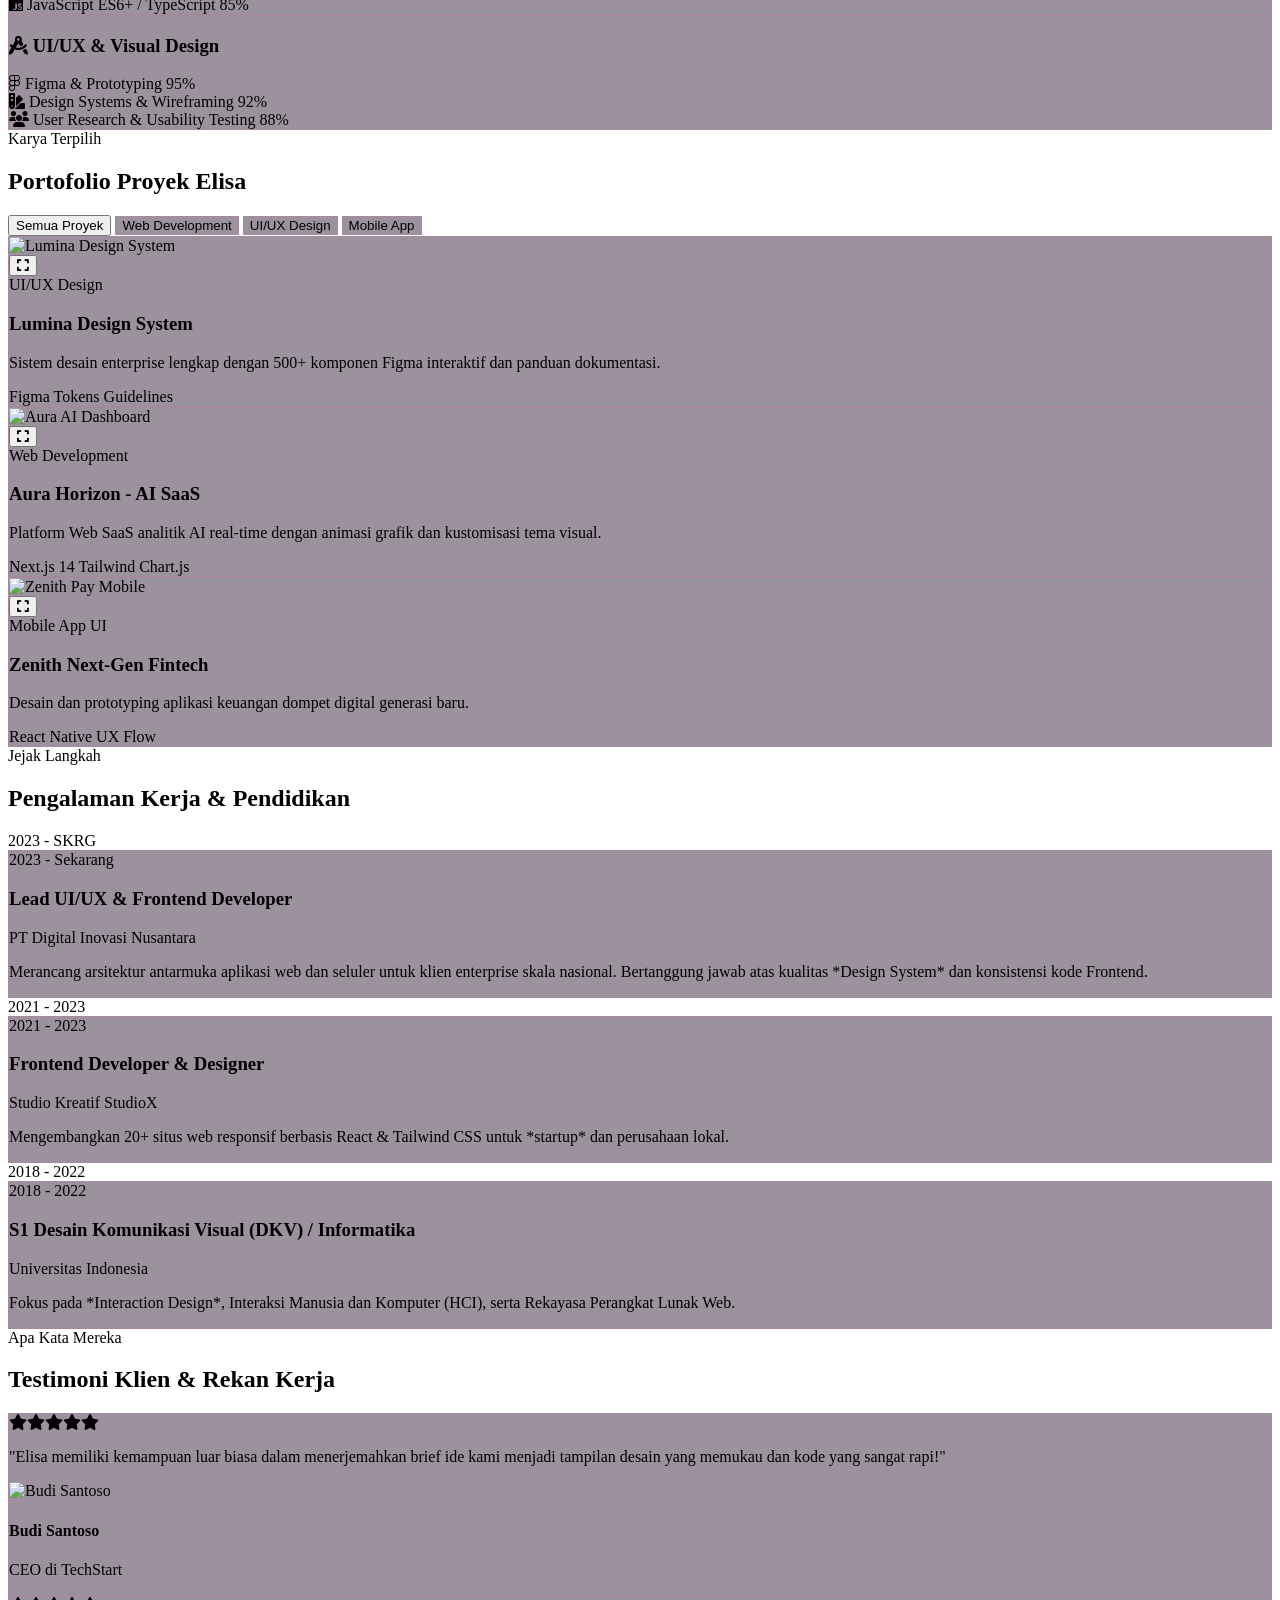
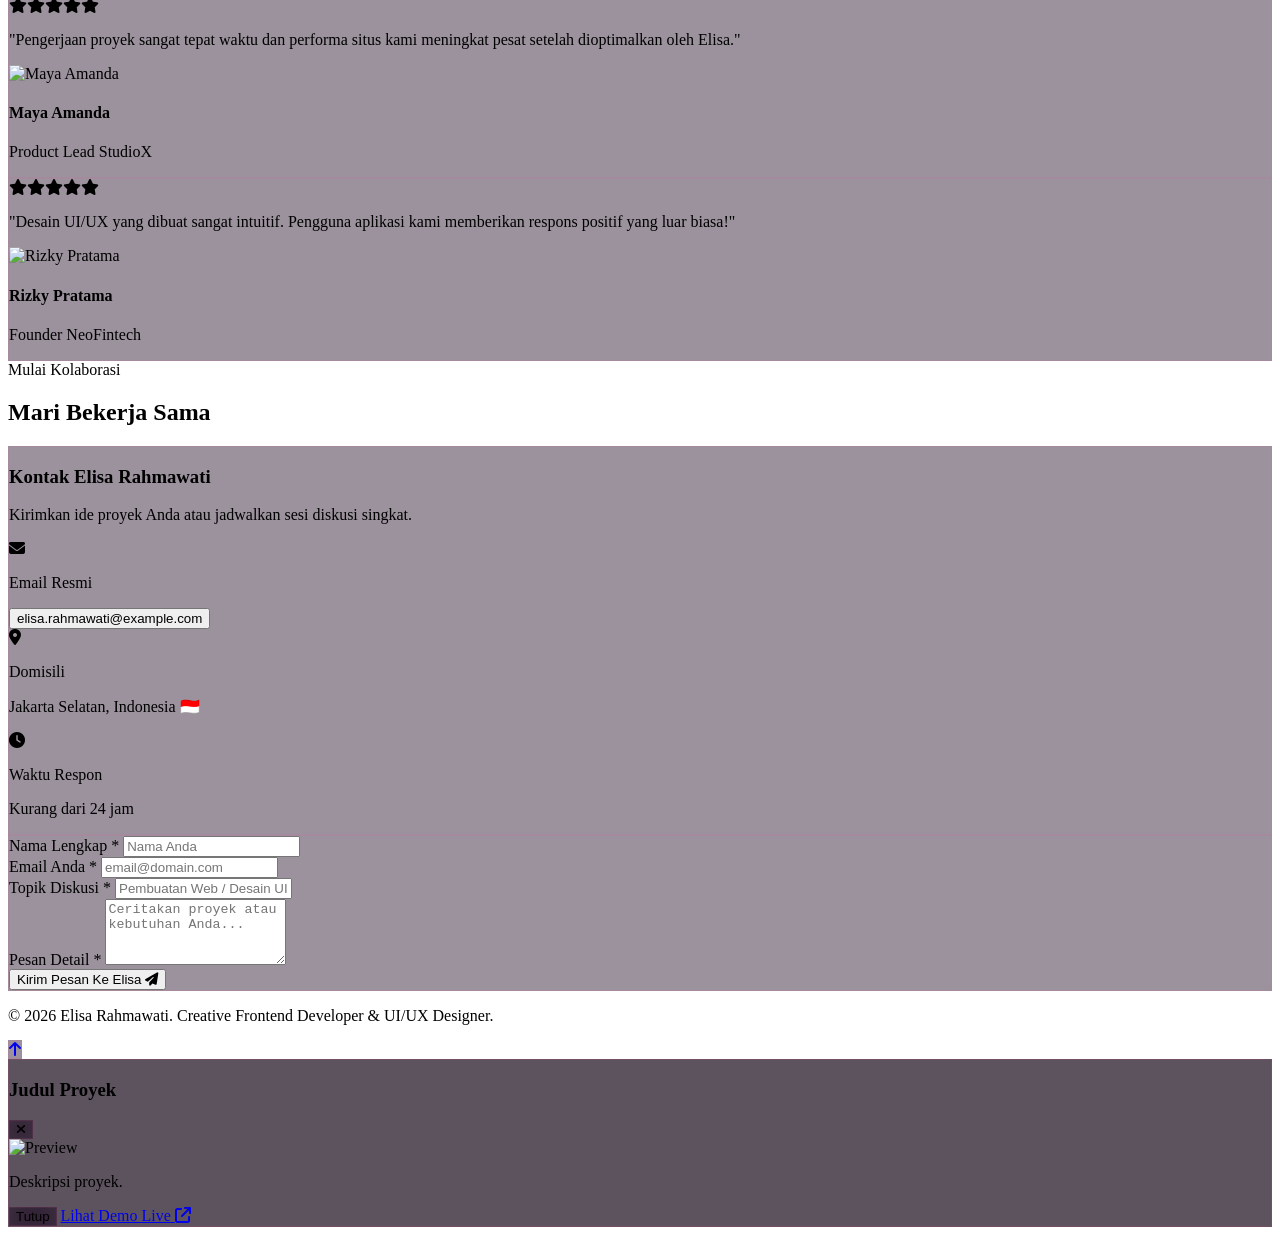
==== commit a4ebb459: "mengganti kodingan" ====
--- a/portofolio.html
+++ b/portofolio.html
@@ -1,3424 +1,1109 @@
 <!DOCTYPE html>
-<html lang="id">
+<html lang="id" class="scroll-smooth dark">
 <head>
-<meta charset="UTF-8">
-<meta name="viewport" content="width=device-width, initial-scale=1.0">
-
-<title>Elisa Rahmawati | My Cute Pink Portfolio</title>
-
-<style>
-
-/* =========================================================
-   GOOGLE FONT
-========================================================= */
-
-@import url('https://fonts.googleapis.com/css2?family=DM+Sans:wght@400;500;600;700&family=Playfair+Display:wght@500;600;700&display=swap');
-
-
-/* =========================================================
-   ROOT
-========================================================= */
-
-:root {
-    --baby-pink: #ffd6e7;
-    --soft-pink: #ffc1d9;
-    --pink: #ff9fc4;
-    --hot-pink: #f77fab;
-    --dark-pink: #d85f91;
-
-    --white: #ffffff;
-    --soft-white: #fff8fb;
-
-    --text: #75445a;
-    --muted: #a77d8f;
-
-    --lavender: #eadcff;
-    --peach: #ffe0d2;
-
-    --shadow:
-        0 20px 60px rgba(245, 126, 170, .18);
-}
-
-
-/* =========================================================
-   RESET
-========================================================= */
-
-* {
-    margin: 0;
-    padding: 0;
-    box-sizing: border-box;
-    scroll-behavior: smooth;
-}
-
-html {
-    scroll-behavior: smooth;
-}
-
-body {
-    font-family: "DM Sans", sans-serif;
-
-    background:
-        linear-gradient(
-            180deg,
-            #fff8fb 0%,
-            #fff0f6 45%,
-            #fffafd 100%
-        );
-
-    color: var(--text);
-
-    overflow-x: hidden;
-}
-
-a {
-    text-decoration: none;
-    color: inherit;
-}
-
-button {
-    font-family: inherit;
-}
-
-
-/* =========================================================
-   SCROLLBAR
-========================================================= */
-
-::-webkit-scrollbar {
-    width: 8px;
-}
-
-::-webkit-scrollbar-track {
-    background: #fff0f6;
-}
-
-::-webkit-scrollbar-thumb {
-    background:
-        linear-gradient(
-            #ffbfd8,
-            #f77fab
-        );
-
-    border-radius: 20px;
-}
-
-
-/* =========================================================
-   OPENING SCREEN
-========================================================= */
-
-#opening {
-    position: fixed;
-    inset: 0;
-    z-index: 99999;
-
-    background:
-        radial-gradient(
-            circle at 50% 40%,
-            #fff4f9,
-            #ffd8e8 45%,
-            #ffbcd5 100%
-        );
-
-    display: flex;
-    justify-content: center;
-    align-items: center;
-
-    overflow: hidden;
-
-    transition:
-        opacity 1.2s ease,
-        visibility 1.2s ease;
-}
-
-#opening.hide {
-    opacity: 0;
-    visibility: hidden;
-    pointer-events: none;
-}
-
-
-/* opening hearts */
-
-.open-heart {
-    position: absolute;
-    font-size: 30px;
-    opacity: .65;
-
-    animation:
-        openHeartFloat 5s ease-in-out infinite;
-}
-
-.open-heart:nth-child(1) {
-    left: 15%;
-    top: 20%;
-}
-
-.open-heart:nth-child(2) {
-    right: 18%;
-    top: 25%;
-    animation-delay: -1s;
-}
-
-.open-heart:nth-child(3) {
-    left: 20%;
-    bottom: 20%;
-    animation-delay: -2s;
-}
-
-.open-heart:nth-child(4) {
-    right: 15%;
-    bottom: 18%;
-    animation-delay: -3s;
-}
-
-@keyframes openHeartFloat {
-
-    0%,100% {
-        transform:
-            translateY(0)
-            rotate(-10deg)
-            scale(1);
-    }
-
-    50% {
-        transform:
-            translateY(-30px)
-            rotate(10deg)
-            scale(1.2);
-    }
-}
-
-
-/* opening circles */
-
-.open-circle {
-    position: absolute;
-
-    width: 500px;
-    height: 500px;
-
-    border-radius: 50%;
-
-    border:
-        1px solid
-        rgba(255,255,255,.8);
-
-    animation:
-        circleFloat 6s ease-in-out infinite;
-}
-
-.open-circle:nth-child(6) {
-    width: 350px;
-    height: 350px;
-    animation-delay: -.8s;
-}
-
-.open-circle:nth-child(7) {
-    width: 700px;
-    height: 700px;
-    animation-delay: -1.5s;
-}
-
-@keyframes circleFloat {
-
-    0%,100% {
-        transform:
-            scale(1)
-            rotate(0deg);
-    }
-
-    50% {
-        transform:
-            scale(1.08)
-            rotate(10deg);
-    }
-}
-
-
-/* opening content */
-
-.open-content {
-    position: relative;
-    z-index: 5;
-
-    text-align: center;
-
-    animation:
-        openAppear 1.4s ease;
-}
-
-@keyframes openAppear {
-
-    from {
-        opacity: 0;
-        transform:
-            translateY(35px)
-            scale(.92);
-    }
-
-    to {
-        opacity: 1;
-        transform:
-            translateY(0)
-            scale(1);
-    }
-}
-
-
-.open-logo {
-    width: 115px;
-    height: 115px;
-
-    margin: auto;
-
-    border-radius: 50%;
-
-    display: flex;
-    align-items: center;
-    justify-content: center;
-
-    background:
-        rgba(255,255,255,.8);
-
-    backdrop-filter: blur(15px);
-
-    color: #ed77a7;
-
-    font-family:
-        "Playfair Display",
-        serif;
-
-    font-size: 4rem;
-
-    box-shadow:
-        0 15px 45px
-        rgba(240,100,155,.25);
-
-    animation:
-        logoCute 2s ease-in-out infinite;
-}
-
-@keyframes logoCute {
-
-    0%,100% {
-        transform:
-            translateY(0)
-            rotate(-3deg);
-    }
-
-    50% {
-        transform:
-            translateY(-12px)
-            rotate(3deg);
-    }
-}
-
-
-.open-title {
-    margin-top: 22px;
-
-    font-family:
-        "Playfair Display",
-        serif;
-
-    font-size:
-        clamp(2.3rem, 7vw, 4rem);
-
-    color:
-        #d85f91;
-}
-
-.open-subtitle {
-    margin-top: 5px;
-
-    color:
-        #ad708a;
-
-    letter-spacing: 4px;
-
-    font-size: .72rem;
-}
-
-.open-loading {
-    width: 180px;
-    height: 5px;
-
-    margin: 30px auto 0;
-
-    background:
-        rgba(255,255,255,.65);
-
-    border-radius: 20px;
-
-    overflow: hidden;
-}
-
-.open-bar {
-    width: 0%;
-    height: 100%;
-
-    background:
-        linear-gradient(
-            90deg,
-            #ffb5d1,
-            #f77fab
-        );
-
-    border-radius: 20px;
-
-    animation:
-        loading 2.5s ease forwards;
-}
-
-@keyframes loading {
-
-    from {
-        width: 0%;
-    }
-
-    to {
-        width: 100%;
-    }
-}
-
-
-/* =========================================================
-   BACKGROUND
-========================================================= */
-
-.background {
-    position: fixed;
-    inset: 0;
-
-    pointer-events: none;
-    overflow: hidden;
-
-    z-index: -2;
-}
-
-
-/* blobs */
-
-.blob {
-    position: absolute;
-
-    border-radius: 50%;
-
-    filter: blur(10px);
-
-    opacity: .35;
-
-    animation:
-        blobMove 12s ease-in-out infinite;
-}
-
-.blob.one {
-    width: 400px;
-    height: 400px;
-
-    background: #ffd0e2;
-
-    left: -150px;
-    top: 100px;
-}
-
-.blob.two {
-    width: 350px;
-    height: 350px;
-
-    background: #eadbff;
-
-    right: -120px;
-    top: 600px;
-
-    animation-delay: -4s;
-}
-
-.blob.three {
-    width: 300px;
-    height: 300px;
-
-    background: #ffc8dc;
-
-    left: 35%;
-    bottom: -100px;
-
-    animation-delay: -7s;
-}
-
-@keyframes blobMove {
-
-    0%,100% {
-        transform:
-            translate(0,0)
-            scale(1);
-    }
-
-    50% {
-        transform:
-            translate(40px,-30px)
-            scale(1.15);
-    }
-}
-
-
-/* =========================================================
-   FLOATING HEARTS
-========================================================= */
-
-.floating-heart {
-    position: fixed;
-
-    color: #f58caf;
-
-    font-size: 16px;
-
-    pointer-events: none;
-
-    z-index: -1;
-
-    animation:
-        heartFloat linear infinite;
-}
-
-@keyframes heartFloat {
-
-    0% {
-        transform:
-            translateY(110vh)
-            rotate(0deg)
-            scale(.5);
-
-        opacity: 0;
-    }
-
-    15% {
-        opacity: .8;
-    }
-
-    80% {
-        opacity: .7;
-    }
-
-    100% {
-        transform:
-            translateY(-10vh)
-            rotate(180deg)
-            scale(1.2);
-
-        opacity: 0;
-    }
-}
-
-
-/* =========================================================
-   SPARKLES
-========================================================= */
-
-.sparkle {
-    position: fixed;
-
-    color: white;
-
-    font-size: 15px;
-
-    pointer-events: none;
-
-    z-index: -1;
-
-    animation:
-        sparkleFloat
-        linear infinite;
-}
-
-@keyframes sparkleFloat {
-
-    0% {
-        transform:
-            translateY(110vh)
-            rotate(0deg)
-            scale(.5);
-
-        opacity: 0;
-    }
-
-    15% {
-        opacity: 1;
-    }
-
-    80% {
-        opacity: .7;
-    }
-
-    100% {
-        transform:
-            translateY(-10vh)
-            rotate(180deg)
-            scale(1.2);
-
-        opacity: 0;
-    }
-}
-
-
-/* =========================================================
-   BUTTERFLY
-========================================================= */
-
-.butterfly {
-    position: fixed;
-
-    z-index: -1;
-
-    font-size: 24px;
-
-    opacity: .5;
-
-    animation:
-        butterflyMove
-        14s ease-in-out infinite;
-}
-
-.butterfly.one {
-    left: 8%;
-    top: 30%;
-}
-
-.butterfly.two {
-    right: 10%;
-    top: 60%;
-    animation-delay: -6s;
-}
-
-@keyframes butterflyMove {
-
-    0%,100% {
-        transform:
-            translate(0,0)
-            rotate(-5deg);
-    }
-
-    25% {
-        transform:
-            translate(40px,-60px)
-            rotate(8deg);
-    }
-
-    50% {
-        transform:
-            translate(0,-100px)
-            rotate(-8deg);
-    }
-
-    75% {
-        transform:
-            translate(-50px,-50px)
-            rotate(6deg);
-    }
-}
-
-
-/* =========================================================
-   NAVBAR
-========================================================= */
-
-nav {
-    position: fixed;
-
-    top: 20px;
-    left: 50%;
-
-    transform:
-        translateX(-50%)
-        translateY(-100px);
-
-    width:
-        min(1100px, 92%);
-
-    padding:
-        13px 18px;
-
-    border-radius: 50px;
-
-    background:
-        rgba(255,255,255,.78);
-
-    backdrop-filter:
-        blur(18px);
-
-    border:
-        1px solid
-        rgba(244,130,174,.25);
-
-    box-shadow:
-        0 10px 40px
-        rgba(230,91,145,.12);
-
-    display:
-        flex;
-
-    justify-content:
-        space-between;
-
-    align-items:
-        center;
-
-    z-index: 1000;
-
-    transition: 1s ease;
-}
-
-body.loaded nav {
-    transform:
-        translateX(-50%)
-        translateY(0);
-}
-
-.logo {
-    display: flex;
-
-    align-items: center;
-
-    gap: 8px;
-
-    font-family:
-        "Playfair Display",
-        serif;
-
-    font-size: 1.4rem;
-
-    color:
-        #d96595;
-}
-
-.logo-heart {
-    color:
-        #f68cb2;
-
-    animation:
-        heartBeat 1.5s infinite;
-}
-
-@keyframes heartBeat {
-
-    0%,100% {
-        transform: scale(1);
-    }
-
-    50% {
-        transform: scale(1.3);
-    }
-}
-
-.nav-links {
-    list-style: none;
-
-    display: flex;
-
-    gap: 25px;
-}
-
-.nav-links a {
-    font-size: .85rem;
-
-    color:
-        #9b6c80;
-
-    transition: .3s;
-}
-
-.nav-links a:hover {
-    color:
-        #ed6f9f;
-
-    transform:
-        translateY(-2px);
-}
-
-.menu {
-    display: none;
-
-    border: none;
-
-    background: transparent;
-
-    color: #df6b99;
-
-    font-size: 1.5rem;
-}
-
-
-/* =========================================================
-   HERO
-========================================================= */
-
-.hero {
-    min-height: 100vh;
-
-    padding:
-        150px 7% 100px;
-
-    display:
-        flex;
-
-    align-items:
-        center;
-
-    justify-content:
-        center;
-
-    text-align:
-        center;
-
-    position: relative;
-}
-
-.hero-content {
-    max-width: 850px;
-
-    opacity: 0;
-
-    transform:
-        translateY(50px);
-}
-
-body.loaded .hero-content {
-    opacity: 1;
-
-    transform:
-        translateY(0);
-
-    transition:
-        1.2s ease .5s;
-}
-
-.hero-label {
-    display:
-        inline-flex;
-
-    align-items:
-        center;
-
-    gap: 8px;
-
-    padding:
-        8px 17px;
-
-    border-radius: 50px;
-
-    background:
-        rgba(255,255,255,.78);
-
-    border:
-        1px solid
-        rgba(244,130,174,.25);
-
-    color:
-        #db719a;
-
-    font-size: .75rem;
-
-    box-shadow:
-        0 8px 30px
-        rgba(245,120,165,.1);
-
-    animation:
-        labelFloat 3s ease-in-out infinite;
-}
-
-@keyframes labelFloat {
-
-    0%,100% {
-        transform: translateY(0);
-    }
-
-    50% {
-        transform: translateY(-6px);
-    }
-}
-
-.hero h1 {
-    margin-top: 25px;
-
-    font-family:
-        "Playfair Display",
-        serif;
-
-    font-size:
-        clamp(3.3rem, 11vw, 7rem);
-
-    line-height: .95;
-
-    font-weight: 700;
-
-    color:
-        #c95e8d;
-
-    letter-spacing:
-        -4px;
-
-    text-shadow:
-        0 10px 35px
-        rgba(220,91,142,.15);
-}
-
-.hero h1 span {
-    color:
-        #f38caf;
-}
-
-.hero-decoration {
-    width: 100px;
-    height: 3px;
-
-    margin:
-        25px auto;
-
-    border-radius: 20px;
-
-    background:
-        linear-gradient(
-            90deg,
-            transparent,
-            #ff9fc4,
-            #e7c7ff,
-            transparent
-        );
-}
-
-.typing {
-    font-size:
-        clamp(1.15rem, 3vw, 1.6rem);
-
-    color:
-        #987487;
-
-    min-height: 35px;
-}
-
-.typing span {
-    color:
-        #ed6f9f;
-
-    font-weight: 700;
-}
-
-.hero-text {
-    max-width: 620px;
-
-    margin:
-        20px auto;
-
-    color:
-        #9b7b89;
-
-    line-height: 1.9;
-}
-
-.hero-text strong {
-    color: #e66c9d !important;
-}
-
-.hero-buttons {
-    margin-top: 30px;
-
-    display:
-        flex;
-
-    justify-content:
-        center;
-
-    gap: 12px;
-
-    flex-wrap: wrap;
-}
-
-.btn {
-    padding:
-        13px 23px;
-
-    border-radius:
-        50px;
-
-    transition:
-        .35s;
-
-    font-weight:
-        600;
-
-    font-size:
-        .9rem;
-}
-
-.btn-primary {
-    color: white;
-
-    background:
-        linear-gradient(
-            135deg,
-            #ffafd0,
-            #ef78a7
-        );
-
-    box-shadow:
-        0 12px 30px
-        rgba(235,105,155,.2);
-}
-
-.btn-secondary {
-    background:
-        rgba(255,255,255,.8);
-
-    color:
-        #d06b94;
-
-    border:
-        1px solid
-        rgba(237,116,163,.25);
-}
-
-.btn:hover {
-    transform:
-        translateY(-5px)
-        scale(1.03);
-
-    box-shadow:
-        0 15px 35px
-        rgba(225,91,145,.22);
-}
-
-
-/* =========================================================
-   SECTION
-========================================================= */
-
-section {
-    padding:
-        110px 7%;
-
-    position: relative;
-}
-
-.section-title {
-    text-align:
-        center;
-
-    margin-bottom:
-        60px;
-}
-
-.section-title small {
-    color:
-        #e06f9d;
-
-    letter-spacing:
-        3px;
-
-    font-size:
-        .7rem;
-
-    font-weight:
-        700;
-}
-
-.section-title h2 {
-    margin-top: 8px;
-
-    font-family:
-        "Playfair Display",
-        serif;
-
-    font-size:
-        clamp(2.2rem, 5vw, 3.6rem);
-
-    color:
-        #c7618d;
-}
-
-.section-title p {
-    margin-top: 10px;
-
-    color:
-        #aa8494;
-}
-
-
-/* =========================================================
-   ABOUT
-========================================================= */
-
-.about {
-    max-width:
-        1050px;
-
-    margin:
-        auto;
-
-    display:
-        grid;
-
-    grid-template-columns:
-        .8fr 1.2fr;
-
-    gap:
-        60px;
-
-    align-items:
-        center;
-}
-
-
-/* profile */
-
-.profile {
-    height:
-        400px;
-
-    border-radius:
-        40px;
-
-    background:
-        linear-gradient(
-            145deg,
-            rgba(255,255,255,.95),
-            rgba(255,220,234,.85)
-        );
-
-    border:
-        1px solid
-        rgba(239,117,163,.25);
-
-    box-shadow:
-        var(--shadow);
-
-    display:
-        flex;
-
-    align-items:
-        center;
-
-    justify-content:
-        center;
-
-    position:
-        relative;
-
-    overflow:
-        hidden;
-}
-
-.profile::before {
-    content:
-        "";
-
-    position:
-        absolute;
-
-    width:
-        280px;
-
-    height:
-        280px;
-
-    border-radius:
-        50%;
-
-    border:
-        2px dashed
-        rgba(239,117,163,.4);
-
-    animation:
-        rotate 15s linear infinite;
-}
-
-@keyframes rotate {
-    to {
-        transform:
-            rotate(360deg);
-    }
-}
-
-.profile::after {
-    content:
-        "♡";
-
-    position:
-        absolute;
-
-    color:
-        rgba(255,255,255,.9);
-
-    font-size:
-        14rem;
-
-    font-family:
-        "Playfair Display",
-        serif;
-
-    opacity:
-        .5;
-}
-
-.profile-letter {
-    width:
-        170px;
-
-    height:
-        170px;
-
-    border-radius:
-        50%;
-
-    display:
-        flex;
-
-    align-items:
-        center;
-
-    justify-content:
-        center;
-
-    font-family:
-        "Playfair Display",
-        serif;
-
-    font-size:
-        5rem;
-
-    color:
-        white;
-
-    background:
-        linear-gradient(
-            145deg,
-            #ffb8d4,
-            #ed76a6
-        );
-
-    box-shadow:
-        0 15px 50px
-        rgba(230,91,145,.25);
-
-    position:
-        relative;
-
-    z-index:
-        2;
-
-    animation:
-        profileFloat
-        4s ease-in-out infinite;
-}
-
-@keyframes profileFloat {
-
-    0%,100% {
-        transform:
-            translateY(0)
-            rotate(-2deg);
-    }
-
-    50% {
-        transform:
-            translateY(-12px)
-            rotate(2deg);
-    }
-}
-
-
-/* about text */
-
-.about-text h3 {
-    font-family:
-        "Playfair Display",
-        serif;
-
-    font-size:
-        2rem;
-
-    color:
-        #c45e89;
-
-    margin-bottom:
-        18px;
-}
-
-.about-text p {
-    color:
-        #9b7c8b;
-
-    line-height:
-        1.9;
-
-    margin-bottom:
-        12px;
-}
-
-.about-text strong {
-    color:
-        #e26d9c;
-}
-
-
-/* stats */
-
-.stats {
-    display:
-        grid;
-
-    grid-template-columns:
-        repeat(3,1fr);
-
-    gap:
-        12px;
-
-    margin-top:
-        25px;
-}
-
-.stat {
-    padding:
-        18px 10px;
-
-    border-radius:
-        20px;
-
-    background:
-        rgba(255,255,255,.75);
-
-    border:
-        1px solid
-        rgba(239,117,163,.2);
-
-    text-align:
-        center;
-
-    transition:
-        .3s;
-}
-
-.stat:hover {
-    transform:
-        translateY(-7px)
-        rotate(-1deg);
-
-    background:
-        white;
-
-    box-shadow:
-        0 15px 35px
-        rgba(230,91,145,.12);
-}
-
-.stat strong {
-    display:
-        block;
-
-    font-family:
-        "Playfair Display",
-        serif;
-
-    font-size:
-        1.8rem;
-
-    color:
-        #e276a0;
-}
-
-.stat span {
-    font-size:
-        .75rem;
-
-    color:
-        #a78795;
-}
-
-
-/* =========================================================
-   SKILLS
-========================================================= */
-
-.skills {
-    max-width:
-        1100px;
-
-    margin:
-        auto;
-
-    display:
-        grid;
-
-    grid-template-columns:
-        repeat(4,1fr);
-
-    gap:
-        18px;
-}
-
-.skill {
-    padding:
-        28px 15px;
-
-    text-align:
-        center;
-
-    border-radius:
-        25px;
-
-    background:
-        rgba(255,255,255,.75);
-
-    border:
-        1px solid
-        rgba(239,117,163,.2);
-
-    box-shadow:
-        0 10px 30px
-        rgba(230,91,145,.06);
-
-    transition:
-        .4s;
-
-    position:
-        relative;
-
-    overflow:
-        hidden;
-}
-
-.skill::before {
-    content:
-        "";
-
-    position:
-        absolute;
-
-    width:
-        80px;
-
-    height:
-        80px;
-
-    background:
-        #ffe1ec;
-
-    border-radius:
-        50%;
-
-    top:
-        -35px;
-
-    right:
-        -30px;
-}
-
-.skill:hover {
-    transform:
-        translateY(-10px)
-        rotate(2deg);
-
-    box-shadow:
-        0 20px 45px
-        rgba(225,91,145,.15);
-
-    border-color:
-        rgba(238,112,162,.4);
-}
-
-.skill-icon {
-    font-size:
-        2.2rem;
-
-    margin-bottom:
-        12px;
-
-    position:
-        relative;
-
-    z-index:
-        2;
-
-    animation:
-        iconBounce 3s ease-in-out infinite;
-}
-
-@keyframes iconBounce {
-
-    0%,100% {
-        transform: translateY(0);
-    }
-
-    50% {
-        transform: translateY(-6px) rotate(5deg);
-    }
-}
-
-.skill h3 {
-    color:
-        #bd638a;
-
-    font-size:
-        1rem;
-}
-
-.skill p {
-    color:
-        #a58b96;
-
-    font-size:
-        .78rem;
-
-    margin-top:
-        5px;
-}
-
-
-/* =========================================================
-   PROJECTS
-========================================================= */
-
-.projects {
-    max-width:
-        1100px;
-
-    margin:
-        auto;
-
-    display:
-        grid;
-
-    grid-template-columns:
-        repeat(3,1fr);
-
-    gap:
-        20px;
-}
-
-.project {
-    padding:
-        28px;
-
-    min-height:
-        270px;
-
-    border-radius:
-        28px;
-
-    background:
-        rgba(255,255,255,.8);
-
-    border:
-        1px solid
-        rgba(239,117,163,.22);
-
-    box-shadow:
-        0 12px 40px
-        rgba(230,91,145,.08);
-
-    transition:
-        .45s;
-
-    position:
-        relative;
-
-    overflow:
-        hidden;
-}
-
-.project::after {
-    content:
-        "♡";
-
-    position:
-        absolute;
-
-    width:
-        160px;
-
-    height:
-        160px;
-
-    border-radius:
-        50%;
-
-    background:
-        #ffe2ed;
-
-    right:
-        -90px;
-
-    bottom:
-        -90px;
-
-    transition:
-        .5s;
-
-    font-size:
-        7rem;
-
-    color:
-        rgba(255,255,255,.7);
-
-    display:
-        flex;
-
-    justify-content:
-        center;
-
-    align-items:
-        center;
-}
-
-.project:hover::after {
-    transform:
-        scale(1.5)
-        rotate(15deg);
-}
-
-.project:hover {
-    transform:
-        translateY(-10px);
-
-    box-shadow:
-        0 25px 60px
-        rgba(225,91,145,.16);
-
-    border-color:
-        rgba(238,112,162,.4);
-}
-
-.project-number {
-    color:
-        #e582a8;
-
-    font-size:
-        .7rem;
-
-    letter-spacing:
-        2px;
-
-    font-weight:
-        700;
-}
-
-.project h3 {
-    margin:
-        14px 0;
-
-    color:
-        #bd638a;
-
-    font-family:
-        "Playfair Display",
-        serif;
-
-    font-size:
-        1.4rem;
-}
-
-.project p {
-    color:
-        #9d8491;
-
-    line-height:
-        1.8;
-
-    font-size:
-        .86rem;
-}
-
-.tags {
-    display:
-        flex;
-
-    gap:
-        7px;
-
-    flex-wrap:
-        wrap;
-
-    margin-top:
-        18px;
-}
-
-.tag {
-    padding:
-        5px 10px;
-
-    border-radius:
-        30px;
-
-    background:
-        #fff0f6;
-
-    color:
-        #d8759d;
-
-    font-size:
-        .68rem;
-}
-
-
-/* =========================================================
-   TIMELINE
-========================================================= */
-
-.timeline {
-    max-width:
-        800px;
-
-    margin:
-        auto;
-
-    position:
-        relative;
-}
-
-.timeline::before {
-    content:
-        "";
-
-    position:
-        absolute;
-
-    left:
-        14px;
-
-    top:
-        0;
-
-    bottom:
-        0;
-
-    width:
-        2px;
-
-    background:
-        linear-gradient(
-            #ffafd0,
-            #e1d2ff
-        );
-}
-
-.timeline-item {
-    position:
-        relative;
-
-    padding:
-        0 0 45px 55px;
-}
-
-.timeline-dot {
-    position:
-        absolute;
-
-    left:
-        5px;
-
-    top:
-        2px;
-
-    width:
-        20px;
-
-    height:
-        20px;
-
-    border-radius:
-        50%;
-
-    background:
-        white;
-
-    border:
-        5px solid
-        #f39abb;
-
-    box-shadow:
-        0 0 0 6px
-        rgba(243,154,187,.12);
-
-    animation:
-        dotPulse 2s infinite;
-}
-
-@keyframes dotPulse {
-
-    0%,100% {
-        box-shadow:
-            0 0 0 6px
-            rgba(243,154,187,.12);
-    }
-
-    50% {
-        box-shadow:
-            0 0 0 10px
-            rgba(243,154,187,.05);
-    }
-}
-
-.timeline-item span {
-    color:
-        #d8789f;
-
-    font-size:
-        .75rem;
-}
-
-.timeline-item h3 {
-    margin:
-        7px 0;
-
-    color:
-        #bd638a;
-
-    font-family:
-        "Playfair Display",
-        serif;
-}
-
-.timeline-item p {
-    color:
-        #9d8491;
-
-    line-height:
-        1.8;
-
-    font-size:
-        .88rem;
-}
-
-
-/* =========================================================
-   CONTACT
-========================================================= */
-
-.contact-box {
-    max-width:
-        900px;
-
-    margin:
-        auto;
-
-    padding:
-        70px 35px;
-
-    text-align:
-        center;
-
-    border-radius:
-        40px;
-
-    background:
-        linear-gradient(
-            135deg,
-            rgba(255,255,255,.9),
-            rgba(255,220,235,.85)
-        );
-
-    border:
-        1px solid
-        rgba(239,117,163,.25);
-
-    box-shadow:
-        var(--shadow);
-
-    position:
-        relative;
-
-    overflow:
-        hidden;
-}
-
-.contact-box::before {
-    content:
-        "♡";
-
-    position:
-        absolute;
-
-    font-size:
-        18rem;
-
-    font-family:
-        "Playfair Display",
-        serif;
-
-    color:
-        rgba(255,255,255,.5);
-
-    right:
-        -60px;
-
-    bottom:
-        -100px;
-
-    animation:
-        contactHeart 5s ease-in-out infinite;
-}
-
-@keyframes contactHeart {
-
-    0%,100% {
-        transform:
-            rotate(-5deg)
-            scale(1);
-    }
-
-    50% {
-        transform:
-            rotate(5deg)
-            scale(1.1);
-    }
-}
-
-.contact-box h2 {
-    font-family:
-        "Playfair Display",
-        serif;
-
-    font-size:
-        clamp(2.2rem,5vw,3.8rem);
-
-    color:
-        #bd638a;
-}
-
-.contact-box p {
-    max-width:
-        600px;
-
-    margin:
-        15px auto 25px;
-
-    color:
-        #9d8491;
-
-    line-height:
-        1.8;
-}
-
-.contact-info {
-    display:
-        flex;
-
-    justify-content:
-        center;
-
-    gap:
-        10px;
-
-    flex-wrap:
-        wrap;
-}
-
-.contact-item {
-    padding:
-        11px 18px;
-
-    border-radius:
-        50px;
-
-    background:
-        white;
-
-    color:
-        #d16d98;
-
-    border:
-        1px solid
-        rgba(239,117,163,.2);
-
-    transition:
-        .3s;
-}
-
-.contact-item:hover {
-    transform:
-        translateY(-4px)
-        scale(1.04);
-
-    box-shadow:
-        0 12px 25px
-        rgba(225,91,145,.15);
-}
-
-
-/* =========================================================
-   FOOTER
-========================================================= */
-
-footer {
-    text-align:
-        center;
-
-    padding:
-        45px 20px;
-
-    color:
-        #ad8c99;
-
-    font-size:
-        .8rem;
-}
-
-footer strong {
-    color:
-        #df729e;
-
-    font-family:
-        "Playfair Display",
-        serif;
-}
-
-
-/* =========================================================
-   SCROLL REVEAL
-========================================================= */
-
-.reveal {
-    opacity:
-        0;
-
-    transform:
-        translateY(50px);
-
-    transition:
-        1s ease;
-}
-
-.reveal.active {
-    opacity:
-        1;
-
-    transform:
-        translateY(0);
-}
-
-
-/* =========================================================
-   MOBILE
-========================================================= */
-
-@media(max-width: 900px) {
-
-    .nav-links {
-        display:
-            none;
-
-        position:
-            absolute;
-
-        top:
-            65px;
-
-        left:
-            0;
-
-        width:
-            100%;
-
-        padding:
-            25px;
-
-        flex-direction:
-            column;
-
-        text-align:
-            center;
-
-        background:
-            rgba(255,255,255,.97);
-
-        border-radius:
-            25px;
-
-        box-shadow:
-            0 15px 40px
-            rgba(225,91,145,.12);
-    }
-
-    .nav-links.show {
-        display:
-            flex;
-    }
-
-    .menu {
-        display:
-            block;
-    }
-
-    .about {
-        grid-template-columns:
-            1fr;
-    }
-
-    .skills {
-        grid-template-columns:
-            repeat(2,1fr);
-    }
-
-    .projects {
-        grid-template-columns:
-            repeat(2,1fr);
-    }
-}
-
-
-@media(max-width:600px) {
-
-    section {
-        padding:
-            85px 5%;
-    }
-
-    .hero h1 {
-        letter-spacing:
-            -2px;
-    }
-
-    .skills,
-    .projects {
-        grid-template-columns:
-            1fr;
-    }
-
-    .stats {
-        grid-template-columns:
-            1fr;
-    }
-
-    .profile {
-        height:
-            320px;
-    }
-
-    .contact-box {
-        padding:
-            50px 20px;
-    }
-
-    .butterfly {
-        display:
-            none;
-    }
-
-    .open-heart {
-        font-size: 22px;
-    }
-}
-
-</style>
+    <meta charset="UTF-8">
+    <meta name="viewport" content="width=device-width, initial-scale=1.0">
+    <title>Elisa Rahmawati | Creative Frontend Developer & UI/UX Designer</title>
+    
+    <!-- Google Fonts: Space Grotesk & Plus Jakarta Sans -->
+    <link rel="preconnect" href="https://fonts.googleapis.com">
+    <link rel="preconnect" href="https://fonts.gstatic.com" crossorigin>
+    <link href="https://fonts.googleapis.com/css2?family=Plus+Jakarta+Sans:wght@300;400;500;600;700;800&family=Space+Grotesk:wght@400;500;600;700&display=swap" rel="stylesheet">
+    
+    <!-- FontAwesome 6 Icons -->
+    <link rel="stylesheet" href="https://cdnjs.cloudflare.com/ajax/libs/font-awesome/6.5.1/css/all.min.css">
+    
+    <!-- Tailwind CSS CDN -->
+    <script src="https://cdn.tailwindcss.com"></script>
+    <script>
+        tailwind.config = {
+            darkMode: 'class',
+            theme: {
+                extend: {
+                    fontFamily: {
+                        sans: ['Plus Jakarta Sans', 'sans-serif'],
+                        heading: ['Space Grotesk', 'sans-serif'],
+                    },
+                    colors: {
+                        pinkbrand: {
+                            50: '#fff1f2',
+                            100: '#ffe4e6',
+                            200: '#fecdd3',
+                            300: '#fda4af',
+                            400: '#f472b6',
+                            500: '#ec4899',
+                            600: '#db2777',
+                            700: '#be185d',
+                            800: '#9d174d',
+                            900: '#831843',
+                            roseGold: '#e89cae',
+                            deepBerry: '#4a0e2e',
+                        }
+                    },
+                    animation: {
+                        'blob': 'blob 10s infinite alternate',
+                        'spin-slow': 'spin 15s linear infinite',
+                        'float': 'float 6s ease-in-out infinite',
+                    },
+                    keyframes: {
+                        blob: {
+                            '0%': { transform: 'translate(0px, 0px) scale(1)' },
+                            '33%': { transform: 'translate(40px, -60px) scale(1.15)' },
+                            '66%': { transform: 'translate(-30px, 30px) scale(0.95)' },
+                            '100%': { transform: 'translate(0px, 0px) scale(1)' },
+                        },
+                        float: {
+                            '0%, 100%': { transform: 'translateY(0px)' },
+                            '50%': { transform: 'translateY(-15px)' },
+                        }
+                    }
+                }
+            }
+        }
+    </script>
+
+    <style>
+        /* Custom Pink Scrollbar */
+        ::-webkit-scrollbar {
+            width: 8px;
+        }
+        ::-webkit-scrollbar-track {
+            background: #0f172a;
+        }
+        .dark ::-webkit-scrollbar-track {
+            background: #0a040d;
+        }
+        ::-webkit-scrollbar-thumb {
+            background: #db2777;
+            border-radius: 9999px;
+        }
+        ::-webkit-scrollbar-thumb:hover {
+            background: #f472b6;
+        }
+
+        /* Glassmorphism Styles with Pink Tinting */
+        .glass-panel {
+            background: rgba(255, 255, 255, 0.75);
+            backdrop-filter: blur(16px);
+            -webkit-backdrop-filter: blur(16px);
+            border: 1px solid rgba(244, 114, 182, 0.3);
+        }
+        .dark .glass-panel {
+            background: rgba(24, 10, 26, 0.7);
+            backdrop-filter: blur(16px);
+            -webkit-backdrop-filter: blur(16px);
+            border: 1px solid rgba(236, 72, 153, 0.15);
+        }
+
+        .glass-card {
+            background: rgba(255, 255, 255, 0.6);
+            backdrop-filter: blur(12px);
+            -webkit-backdrop-filter: blur(12px);
+            border: 1px solid rgba(244, 114, 182, 0.25);
+            transition: all 0.4s cubic-bezier(0.16, 1, 0.3, 1);
+        }
+        .dark .glass-card {
+            background: rgba(35, 14, 38, 0.45);
+            backdrop-filter: blur(12px);
+            -webkit-backdrop-filter: blur(12px);
+            border: 1px solid rgba(236, 72, 153, 0.12);
+            transition: all 0.4s cubic-bezier(0.16, 1, 0.3, 1);
+        }
+
+        .glass-card:hover {
+            box-shadow: 0 20px 40px -15px rgba(236, 72, 153, 0.3);
+            border-color: rgba(236, 72, 153, 0.5);
+        }
+
+        /* Pink Interactive Glow Cursor (Desktop only) */
+        @media (pointer: fine) {
+            #cursor-dot, #cursor-glow {
+                pointer-events: none;
+                position: fixed;
+                top: 0;
+                left: 0;
+                border-radius: 50%;
+                z-index: 9999;
+                transition: transform 0.15s ease-out, opacity 0.3s ease;
+            }
+            #cursor-dot {
+                width: 8px;
+                height: 8px;
+                background-color: #ec4899;
+            }
+            #cursor-glow {
+                width: 320px;
+                height: 320px;
+                background: radial-gradient(circle, rgba(236, 72, 153, 0.2) 0%, rgba(225, 29, 72, 0.08) 50%, transparent 70%);
+                transform: translate(-50%, -50%);
+            }
+        }
+
+        /* Scroll Reveal Animation */
+        .reveal {
+            opacity: 0;
+            transform: translateY(28px);
+            transition: all 0.7s cubic-bezier(0.16, 1, 0.3, 1);
+        }
+        .reveal.active {
+            opacity: 1;
+            transform: translateY(0);
+        }
+    </style>
 </head>
-
-
-<body>
-
-
-<!-- =====================================================
-     OPENING
-===================================================== -->
-
-<div id="opening">
-
-    <div class="open-heart">💗</div>
-    <div class="open-heart">💕</div>
-    <div class="open-heart">💖</div>
-    <div class="open-heart">💞</div>
-
-    <div class="open-circle"></div>
-    <div class="open-circle"></div>
-    <div class="open-circle"></div>
-
-    <div class="open-content">
-
-        <div class="open-logo">
-            E
+<body class="bg-rose-50/40 dark:bg-[#0d0511] text-slate-800 dark:text-pink-50 font-sans transition-colors duration-300 antialiased relative overflow-x-hidden selection:bg-pink-500 selection:text-white">
+
+    <!-- Interactive Cursor Glow Elements -->
+    <div id="cursor-dot" class="hidden md:block"></div>
+    <div id="cursor-glow" class="hidden md:block"></div>
+
+    <!-- Animated Ambient Pink/Rose Mesh Background Blobs -->
+    <div class="fixed inset-0 pointer-events-none z-0 overflow-hidden">
+        <div class="absolute -top-20 -left-20 w-[550px] h-[550px] bg-gradient-to-tr from-pink-500/25 via-rose-500/20 to-fuchsia-600/20 rounded-full blur-[140px] animate-blob"></div>
+        <div class="absolute top-1/3 -right-20 w-[480px] h-[480px] bg-gradient-to-br from-fuchsia-600/20 via-pink-400/20 to-rose-600/20 rounded-full blur-[140px] animate-blob" style="animation-delay: 3s;"></div>
+        <div class="absolute -bottom-20 left-1/3 w-[580px] h-[580px] bg-gradient-to-tr from-rose-500/20 via-pink-600/15 to-purple-600/15 rounded-full blur-[150px] animate-blob" style="animation-delay: 6s;"></div>
+    </div>
+
+    <!-- Toast Notification Container -->
+    <div id="toast-container" class="fixed top-24 right-6 z-50 flex flex-col gap-3 pointer-events-none"></div>
+
+    <!-- FLOATING NAVBAR -->
+    <header class="fixed top-4 left-0 w-full z-40 px-4 sm:px-8 transition-all duration-300" id="main-header">
+        <nav class="max-w-6xl mx-auto glass-panel rounded-2xl px-6 py-3.5 flex items-center justify-between shadow-xl shadow-pink-500/10">
+            <!-- Brand Logo -->
+            <a href="#" class="font-heading text-xl font-bold tracking-tight flex items-center gap-2 group">
+                <div class="w-9 h-9 rounded-xl bg-gradient-to-tr from-pink-600 via-rose-500 to-fuchsia-500 text-white flex items-center justify-center font-extrabold shadow-md shadow-pink-500/30 group-hover:scale-105 transition-transform">
+                    ER
+                </div>
+                <span class="tracking-tight">Elisa<span class="text-pink-600 dark:text-pink-400">.design</span></span>
+            </a>
+
+            <!-- Desktop Links -->
+            <div class="hidden md:flex items-center space-x-7 font-medium text-sm text-slate-600 dark:text-pink-200/80">
+                <a href="#beranda" class="hover:text-pink-600 dark:hover:text-pink-400 transition-colors py-1">Beranda</a>
+                <a href="#tentang" class="hover:text-pink-600 dark:hover:text-pink-400 transition-colors py-1">Tentang</a>
+                <a href="#keahlian" class="hover:text-pink-600 dark:hover:text-pink-400 transition-colors py-1">Keahlian</a>
+                <a href="#proyek" class="hover:text-pink-600 dark:hover:text-pink-400 transition-colors py-1">Portofolio</a>
+                <a href="#pengalaman" class="hover:text-pink-600 dark:hover:text-pink-400 transition-colors py-1">Pengalaman</a>
+                <a href="#kontak" class="hover:text-pink-600 dark:hover:text-pink-400 transition-colors py-1">Kontak</a>
+            </div>
+
+            <!-- Header Actions -->
+            <div class="flex items-center gap-3">
+                <!-- Dark / Light Toggle -->
+                <button id="theme-toggle" aria-label="Ganti Tema" class="p-2.5 rounded-xl bg-rose-100/80 dark:bg-pink-950/60 text-pink-700 dark:text-pink-300 hover:text-pink-600 dark:hover:text-pink-400 hover:scale-105 transition-all">
+                    <i id="theme-toggle-dark-icon" class="fa-solid fa-moon text-base hidden"></i>
+                    <i id="theme-toggle-light-icon" class="fa-solid fa-sun text-base hidden"></i>
+                </button>
+
+                <!-- CTA Hire -->
+                <a href="#kontak" class="hidden sm:inline-flex items-center gap-2 px-5 py-2.5 text-xs font-semibold uppercase tracking-wider text-white bg-gradient-to-r from-pink-600 via-rose-500 to-fuchsia-600 rounded-xl shadow-lg shadow-pink-500/25 hover:shadow-pink-500/40 hover:scale-[1.03] active:scale-95 transition-all">
+                    <span>Hubungi Elisa</span>
+                    <i class="fa-solid fa-arrow-right text-xs"></i>
+                </a>
+
+                <!-- Mobile Menu Hamburger -->
+                <button id="mobile-menu-btn" aria-label="Buka Menu" class="md:hidden p-2.5 rounded-xl bg-rose-100/80 dark:bg-pink-950/60 text-pink-700 dark:text-pink-300">
+                    <i class="fa-solid fa-bars text-lg"></i>
+                </button>
+            </div>
+        </nav>
+
+        <!-- Mobile Menu Dropdown -->
+        <div id="mobile-menu" class="hidden md:hidden max-w-6xl mx-auto mt-3 glass-panel rounded-2xl p-6 shadow-2xl flex flex-col space-y-4 font-medium text-slate-700 dark:text-pink-200">
+            <a href="#beranda" class="mobile-nav-link py-1 hover:text-pink-600">Beranda</a>
+            <a href="#tentang" class="mobile-nav-link py-1 hover:text-pink-600">Tentang</a>
+            <a href="#keahlian" class="mobile-nav-link py-1 hover:text-pink-600">Keahlian</a>
+            <a href="#proyek" class="mobile-nav-link py-1 hover:text-pink-600">Portofolio</a>
+            <a href="#pengalaman" class="mobile-nav-link py-1 hover:text-pink-600">Pengalaman</a>
+            <a href="#kontak" class="mobile-nav-link py-1 hover:text-pink-600">Kontak</a>
+            <a href="#kontak" class="w-full text-center py-3 text-xs uppercase tracking-wider font-bold text-white bg-gradient-to-r from-pink-600 to-rose-500 rounded-xl">
+                Hubungi Elisa
+            </a>
         </div>
-
-        <div class="open-title">
-            Elisa Rahmawati
+    </header>
+
+    <!-- HERO SECTION -->
+    <section id="beranda" class="min-h-screen pt-36 pb-20 flex items-center justify-center relative z-10">
+        <div class="max-w-7xl mx-auto px-4 sm:px-6 lg:px-8 w-full">
+            <div class="grid grid-cols-1 lg:grid-cols-12 gap-12 items-center">
+                
+                <!-- Hero Text -->
+                <div class="lg:col-span-7 space-y-7 text-center lg:text-left reveal">
+                    <!-- Status Badge -->
+                    <div class="inline-flex items-center gap-2.5 px-4 py-2 rounded-full glass-panel text-xs font-semibold text-pink-600 dark:text-pink-300 border border-pink-500/30">
+                        <span class="w-2.5 h-2.5 rounded-full bg-pink-500 animate-ping"></span>
+                        <span class="w-2.5 h-2.5 rounded-full bg-pink-500 absolute"></span>
+                        <span>Available for Freelance & Collaboration</span>
+                    </div>
+
+                    <!-- Main Title & Typing -->
+                    <h1 class="font-heading text-4xl sm:text-5xl lg:text-6xl font-extrabold tracking-tight leading-[1.15]">
+                        Halo, Saya <br class="hidden sm:inline">
+                        <span class="bg-gradient-to-r from-pink-600 via-rose-500 to-fuchsia-500 bg-clip-text text-transparent">Elisa Rahmawati</span>
+                        <div class="mt-3 text-2xl sm:text-3xl lg:text-4xl text-slate-700 dark:text-pink-100 font-semibold flex items-center justify-center lg:justify-start gap-2">
+                            <span>Kreator</span>
+                            <span id="typewriter" class="text-pink-600 dark:text-pink-400 underline decoration-pink-500/50 decoration-wavy underline-offset-8"></span>
+                        </div>
+                    </h1>
+
+                    <!-- Description -->
+                    <p class="text-slate-600 dark:text-pink-200/80 text-base sm:text-lg max-w-2xl mx-auto lg:mx-0 leading-relaxed font-normal">
+                        Spesialis dalam merancang produk digital estetik, sistem antarmuka pengguna (UI/UX) yang intuitif, serta kode *Frontend* performa tinggi yang responsif di seluruh perangkat.
+                    </p>
+
+                    <!-- CTAs -->
+                    <div class="flex flex-wrap items-center justify-center lg:justify-start gap-4 pt-2">
+                        <a href="#proyek" class="px-7 py-4 rounded-2xl bg-gradient-to-r from-pink-600 via-rose-500 to-fuchsia-600 text-white font-semibold shadow-xl shadow-pink-500/30 hover:shadow-pink-500/50 hover:-translate-y-1 transition-all flex items-center gap-3">
+                            <span>Jelajahi Portofolio</span>
+                            <i class="fa-solid fa-arrow-down text-sm"></i>
+                        </a>
+                        <button onclick="copyEmail()" class="px-7 py-4 rounded-2xl glass-card font-semibold text-slate-800 dark:text-pink-100 hover:-translate-y-1 transition-all flex items-center gap-3">
+                            <i class="fa-solid fa-copy text-pink-500"></i>
+                            <span>Salin Email Saya</span>
+                        </button>
+                    </div>
+
+                    <!-- Social Networks -->
+                    <div class="flex items-center justify-center lg:justify-start gap-6 pt-4 text-slate-500 dark:text-pink-300/70">
+                        <a href="https://github.com" target="_blank" aria-label="GitHub" class="p-3 rounded-xl glass-card hover:text-pink-600 dark:hover:text-pink-400 hover:scale-110 transition-all">
+                            <i class="fa-brands fa-github text-xl"></i>
+                        </a>
+                        <a href="https://linkedin.com" target="_blank" aria-label="LinkedIn" class="p-3 rounded-xl glass-card hover:text-pink-600 dark:hover:text-pink-400 hover:scale-110 transition-all">
+                            <i class="fa-brands fa-linkedin text-xl"></i>
+                        </a>
+                        <a href="https://figma.com" target="_blank" aria-label="Figma Profile" class="p-3 rounded-xl glass-card hover:text-pink-600 dark:hover:text-pink-400 hover:scale-110 transition-all">
+                            <i class="fa-brands fa-figma text-xl"></i>
+                        </a>
+                        <a href="https://dribbble.com" target="_blank" aria-label="Dribbble" class="p-3 rounded-xl glass-card hover:text-pink-600 dark:hover:text-pink-400 hover:scale-110 transition-all">
+                            <i class="fa-brands fa-dribbble text-xl"></i>
+                        </a>
+                    </div>
+                </div>
+
+                <!-- Hero Bento Visual / Card Profile -->
+                <div class="lg:col-span-5 reveal">
+                    <div class="relative max-w-md mx-auto">
+                        <!-- Glow Aura Pink -->
+                        <div class="absolute -inset-2 rounded-3xl bg-gradient-to-r from-pink-500 via-rose-500 to-fuchsia-500 opacity-40 blur-2xl animate-pulse"></div>
+                        
+                        <!-- Hero Card Bento Container -->
+                        <div class="relative glass-panel rounded-3xl p-6 sm:p-8 space-y-6 shadow-2xl border border-rose-200/50 dark:border-pink-900/40">
+                            
+                            <!-- Profile Avatar Header -->
+                            <div class="flex items-center gap-4 border-b border-rose-200/60 dark:border-pink-900/60 pb-5">
+                                <div class="relative">
+                                    <img src="https://placehold.co/150x150/db2777/ffffff?text=Elisa+R" alt="Elisa Rahmawati" class="w-16 h-16 rounded-2xl object-cover ring-2 ring-pink-500 shadow-md">
+                                    <span class="absolute -bottom-1 -right-1 w-5 h-5 bg-pink-500 border-2 border-white dark:border-slate-900 rounded-full flex items-center justify-center text-[10px] text-white">✓</span>
+                                </div>
+                                <div>
+                                    <h2 class="font-heading font-bold text-lg">Elisa Rahmawati</h2>
+                                    <p class="text-xs text-pink-600 dark:text-pink-400 font-semibold">Creative Frontend & UI/UX</p>
+                                    <p class="text-[11px] text-slate-500 dark:text-pink-300/70 mt-0.5"><i class="fa-solid fa-location-dot text-rose-500"></i> Jakarta, Indonesia</p>
+                                </div>
+                            </div>
+
+                            <!-- Highlights Bento Mini Badges -->
+                            <div class="grid grid-cols-2 gap-3">
+                                <div class="glass-card p-4 rounded-2xl">
+                                    <div class="text-2xl font-extrabold text-pink-600 dark:text-pink-400 font-heading">3+ Thn</div>
+                                    <div class="text-xs text-slate-500 dark:text-pink-300/70 font-medium">Pengalaman Web</div>
+                                </div>
+                                <div class="glass-card p-4 rounded-2xl">
+                                    <div class="text-2xl font-extrabold text-rose-500 font-heading">30+</div>
+                                    <div class="text-xs text-slate-500 dark:text-pink-300/70 font-medium">Proyek Rilis</div>
+                                </div>
+                                <div class="glass-card p-4 rounded-2xl col-span-2 flex items-center justify-between">
+                                    <div class="flex items-center gap-3">
+                                        <div class="w-10 h-10 rounded-xl bg-pink-500/10 text-pink-600 dark:text-pink-400 flex items-center justify-center font-bold">
+                                            <i class="fa-solid fa-wand-magic-sparkles"></i>
+                                        </div>
+                                        <div>
+                                            <div class="text-xs font-bold">Design System & Code</div>
+                                            <div class="text-[11px] text-slate-500 dark:text-pink-300/70">Tailwind + React + Figma</div>
+                                        </div>
+                                    </div>
+                                    <span class="text-xs bg-rose-500/10 text-rose-600 dark:text-rose-400 px-2.5 py-1 rounded-lg font-bold">100% Quality</span>
+                                </div>
+                            </div>
+
+                            <!-- Code Pill visual -->
+                            <div class="p-4 rounded-2xl bg-pink-950/80 text-pink-100 font-mono text-xs leading-relaxed shadow-inner border border-pink-900/50">
+                                <div class="flex items-center justify-between pb-2 text-[10px] text-pink-300/70 border-b border-pink-900/80 mb-2">
+                                    <span>elisa_status.json</span>
+                                    <span class="w-2 h-2 rounded-full bg-pink-400"></span>
+                                </div>
+                                <p><span class="text-rose-400">const</span> <span class="text-pink-300">passion</span> = <span class="text-pink-200">["Clean Code", "Pixel Perfect", "User Empathy"]</span>;</p>
+                            </div>
+
+                        </div>
+                    </div>
+                </div>
+
+            </div>
         </div>
-
-        <div class="open-subtitle">
-            MY CUTE DIGITAL SPACE
+    </section>
+
+    <!-- ABOUT SECTION (Bento Style) -->
+    <section id="tentang" class="py-24 relative z-10">
+        <div class="max-w-7xl mx-auto px-4 sm:px-6 lg:px-8">
+            
+            <!-- Section Title -->
+            <div class="text-center max-w-3xl mx-auto mb-16 reveal">
+                <span class="text-xs font-bold uppercase tracking-widest text-pink-600 dark:text-pink-400 bg-pink-500/10 px-4 py-1.5 rounded-full">Tentang Elisa</span>
+                <h2 class="font-heading text-3xl sm:text-4xl font-extrabold tracking-tight mt-3">Kombinasi Seni Desain & Keunggulan Kode</h2>
+                <div class="w-16 h-1 bg-gradient-to-r from-pink-500 to-rose-500 mx-auto mt-4 rounded-full"></div>
+            </div>
+
+            <!-- Bento Grid About Cards -->
+            <div class="grid grid-cols-1 md:grid-cols-3 gap-6">
+                
+                <!-- Bento 1: Philosophy -->
+                <div class="md:col-span-2 glass-card p-8 rounded-3xl space-y-4 reveal">
+                    <div class="w-12 h-12 rounded-2xl bg-pink-500/10 text-pink-600 dark:text-pink-400 flex items-center justify-center text-xl font-bold">
+                        <i class="fa-solid fa-lightbulb"></i>
+                    </div>
+                    <h3 class="font-heading text-2xl font-bold">Filosofi Kerja Saya</h3>
+                    <p class="text-slate-600 dark:text-pink-200/80 leading-relaxed text-sm sm:text-base">
+                        Saya percaya bahwa situs web terbaik tidak hanya memanjakan mata secara visual, tetapi juga memberikan pengalaman navigasi yang lancar, aksesibel, dan cepat. Sebagai gabungan **Frontend Developer** dan **UI/UX Designer**, saya menjembatani jurang antara ide sketsa konsep desain hingga implementasi kode akhir.
+                    </p>
+                    <div class="flex flex-wrap gap-2 pt-2">
+                        <span class="px-3.5 py-1.5 rounded-xl bg-pink-500/10 text-pink-600 dark:text-pink-300 text-xs font-semibold">User Centric</span>
+                        <span class="px-3.5 py-1.5 rounded-xl bg-rose-500/10 text-rose-600 dark:text-rose-300 text-xs font-semibold">Responsive Web</span>
+                        <span class="px-3.5 py-1.5 rounded-xl bg-fuchsia-500/10 text-fuchsia-600 dark:text-fuchsia-300 text-xs font-semibold">Fast Loading</span>
+                    </div>
+                </div>
+
+                <!-- Bento 2: Fast Stats -->
+                <div class="glass-card p-8 rounded-3xl flex flex-col justify-between space-y-6 reveal">
+                    <div>
+                        <div class="w-12 h-12 rounded-2xl bg-rose-500/10 text-rose-500 flex items-center justify-center text-xl font-bold">
+                            <i class="fa-solid fa-rocket"></i>
+                        </div>
+                        <h3 class="font-heading text-xl font-bold mt-4">Performa & Metrik</h3>
+                        <p class="text-slate-600 dark:text-pink-300/70 text-xs mt-2">Mengoptimalkan skor Lighthouse & SEO produk digital.</p>
+                    </div>
+
+                    <div class="space-y-4">
+                        <div>
+                            <div class="flex justify-between text-xs font-bold mb-1">
+                                <span>Lighthouse Performance</span>
+                                <span class="text-pink-500">98%</span>
+                            </div>
+                            <div class="w-full bg-rose-100 dark:bg-pink-950/60 rounded-full h-2">
+                                <div class="bg-gradient-to-r from-pink-500 to-rose-500 h-2 rounded-full" style="width: 98%;"></div>
+                            </div>
+                        </div>
+
+                        <div>
+                            <div class="flex justify-between text-xs font-bold mb-1">
+                                <span>Design System Accuracy</span>
+                                <span class="text-rose-500">100%</span>
+                            </div>
+                            <div class="w-full bg-rose-100 dark:bg-pink-950/60 rounded-full h-2">
+                                <div class="bg-gradient-to-r from-rose-500 to-fuchsia-500 h-2 rounded-full" style="width: 100%;"></div>
+                            </div>
+                        </div>
+                    </div>
+                </div>
+
+                <!-- Bento 3: Quick Services Offered -->
+                <div class="glass-card p-6 sm:p-8 rounded-3xl reveal">
+                    <div class="w-12 h-12 rounded-2xl bg-pink-500/10 text-pink-500 flex items-center justify-center text-xl font-bold mb-4">
+                        <i class="fa-solid fa-pen-nib"></i>
+                    </div>
+                    <h3 class="font-heading text-xl font-bold">UI/UX Prototyping</h3>
+                    <p class="text-slate-600 dark:text-pink-200/70 text-xs mt-2 leading-relaxed">
+                        Membuat wireframe, desain interaktif Figma, usablity testing, dan panduan Design System berskala tinggi.
+                    </p>
+                </div>
+
+                <div class="glass-card p-6 sm:p-8 rounded-3xl reveal">
+                    <div class="w-12 h-12 rounded-2xl bg-rose-500/10 text-rose-500 flex items-center justify-center text-xl font-bold mb-4">
+                        <i class="fa-solid fa-code"></i>
+                    </div>
+                    <h3 class="font-heading text-xl font-bold">Frontend Engineering</h3>
+                    <p class="text-slate-600 dark:text-pink-200/70 text-xs mt-2 leading-relaxed">
+                        Membangun antarmuka modern dengan React, Next.js, TypeScript, Tailwind CSS, dan mikro-interaksi CSS/JS.
+                    </p>
+                </div>
+
+                <div class="glass-card p-6 sm:p-8 rounded-3xl reveal">
+                    <div class="w-12 h-12 rounded-2xl bg-fuchsia-500/10 text-fuchsia-500 flex items-center justify-center text-xl font-bold mb-4">
+                        <i class="fa-solid fa-mobile-screen-button"></i>
+                    </div>
+                    <h3 class="font-heading text-xl font-bold">Responsive App Design</h3>
+                    <p class="text-slate-600 dark:text-pink-200/70 text-xs mt-2 leading-relaxed">
+                        Memastikan setiap resolusi layar dari smartphone paling kecil hingga layar monitor ultrawide terlihat estetik.
+                    </p>
+                </div>
+
+            </div>
         </div>
-
-        <div class="open-loading">
-            <div class="open-bar"></div>
+    </section>
+
+    <!-- SKILLS MATRIX SECTION -->
+    <section id="keahlian" class="py-24 bg-rose-100/30 dark:bg-[#140719]/40 relative z-10">
+        <div class="max-w-7xl mx-auto px-4 sm:px-6 lg:px-8">
+            
+            <div class="text-center max-w-3xl mx-auto mb-16 reveal">
+                <span class="text-xs font-bold uppercase tracking-widest text-pink-600 dark:text-pink-400 bg-pink-500/10 px-4 py-1.5 rounded-full">Keahlian Utama</span>
+                <h2 class="font-heading text-3xl sm:text-4xl font-extrabold tracking-tight mt-3">Tech Stack & Tools Desain</h2>
+                <div class="w-16 h-1 bg-gradient-to-r from-pink-500 to-rose-500 mx-auto mt-4 rounded-full"></div>
+            </div>
+
+            <div class="grid grid-cols-1 lg:grid-cols-2 gap-8">
+                
+                <!-- Frontend Development Stack -->
+                <div class="glass-card p-8 rounded-3xl space-y-6 reveal">
+                    <h3 class="font-heading text-xl font-bold flex items-center gap-3 text-pink-600 dark:text-pink-400">
+                        <i class="fa-solid fa-layer-group text-2xl"></i>
+                        <span>Frontend Engineering</span>
+                    </h3>
+
+                    <div class="space-y-4">
+                        <!-- Skill Item -->
+                        <div>
+                            <div class="flex justify-between text-xs font-bold mb-1.5">
+                                <span class="flex items-center gap-2"><i class="fa-brands fa-react text-pink-400"></i> React.js & Next.js</span>
+                                <span>90%</span>
+                            </div>
+                            <div class="w-full bg-rose-100 dark:bg-pink-950/60 rounded-full h-2.5 overflow-hidden">
+                                <div class="bg-gradient-to-r from-pink-500 to-rose-400 h-2.5 rounded-full transition-all duration-1000" style="width: 90%;"></div>
+                            </div>
+                        </div>
+
+                        <div>
+                            <div class="flex justify-between text-xs font-bold mb-1.5">
+                                <span class="flex items-center gap-2"><i class="fa-solid fa-wind text-rose-400"></i> Tailwind CSS & HTML5</span>
+                                <span>95%</span>
+                            </div>
+                            <div class="w-full bg-rose-100 dark:bg-pink-950/60 rounded-full h-2.5 overflow-hidden">
+                                <div class="bg-gradient-to-r from-pink-500 to-fuchsia-400 h-2.5 rounded-full transition-all duration-1000" style="width: 95%;"></div>
+                            </div>
+                        </div>
+
+                        <div>
+                            <div class="flex justify-between text-xs font-bold mb-1.5">
+                                <span class="flex items-center gap-2"><i class="fa-brands fa-js text-pink-300"></i> JavaScript ES6+ / TypeScript</span>
+                                <span>85%</span>
+                            </div>
+                            <div class="w-full bg-rose-100 dark:bg-pink-950/60 rounded-full h-2.5 overflow-hidden">
+                                <div class="bg-gradient-to-r from-pink-500 to-rose-500 h-2.5 rounded-full transition-all duration-1000" style="width: 85%;"></div>
+                            </div>
+                        </div>
+                    </div>
+                </div>
+
+                <!-- UI/UX & Design Tools -->
+                <div class="glass-card p-8 rounded-3xl space-y-6 reveal">
+                    <h3 class="font-heading text-xl font-bold flex items-center gap-3 text-rose-500">
+                        <i class="fa-solid fa-compass-drafting text-2xl"></i>
+                        <span>UI/UX & Visual Design</span>
+                    </h3>
+
+                    <div class="space-y-4">
+                        <div>
+                            <div class="flex justify-between text-xs font-bold mb-1.5">
+                                <span class="flex items-center gap-2"><i class="fa-brands fa-figma text-pink-500"></i> Figma & Prototyping</span>
+                                <span>95%</span>
+                            </div>
+                            <div class="w-full bg-rose-100 dark:bg-pink-950/60 rounded-full h-2.5 overflow-hidden">
+                                <div class="bg-gradient-to-r from-rose-500 to-pink-400 h-2.5 rounded-full transition-all duration-1000" style="width: 95%;"></div>
+                            </div>
+                        </div>
+
+                        <div>
+                            <div class="flex justify-between text-xs font-bold mb-1.5">
+                                <span class="flex items-center gap-2"><i class="fa-solid fa-swatchbook text-fuchsia-400"></i> Design Systems & Wireframing</span>
+                                <span>92%</span>
+                            </div>
+                            <div class="w-full bg-rose-100 dark:bg-pink-950/60 rounded-full h-2.5 overflow-hidden">
+                                <div class="bg-gradient-to-r from-rose-500 to-fuchsia-400 h-2.5 rounded-full transition-all duration-1000" style="width: 92%;"></div>
+                            </div>
+                        </div>
+
+                        <div>
+                            <div class="flex justify-between text-xs font-bold mb-1.5">
+                                <span class="flex items-center gap-2"><i class="fa-solid fa-users text-pink-400"></i> User Research & Usability Testing</span>
+                                <span>88%</span>
+                            </div>
+                            <div class="w-full bg-rose-100 dark:bg-pink-950/60 rounded-full h-2.5 overflow-hidden">
+                                <div class="bg-gradient-to-r from-rose-500 to-pink-500 h-2.5 rounded-full transition-all duration-1000" style="width: 88%;"></div>
+                            </div>
+                        </div>
+                    </div>
+                </div>
+
+            </div>
         </div>
-
+    </section>
+
+    <!-- FEATURED PROJECTS SECTION -->
+    <section id="proyek" class="py-24 relative z-10">
+        <div class="max-w-7xl mx-auto px-4 sm:px-6 lg:px-8">
+            
+            <div class="text-center max-w-3xl mx-auto mb-12 reveal">
+                <span class="text-xs font-bold uppercase tracking-widest text-pink-600 dark:text-pink-400 bg-pink-500/10 px-4 py-1.5 rounded-full">Karya Terpilih</span>
+                <h2 class="font-heading text-3xl sm:text-4xl font-extrabold tracking-tight mt-3">Portofolio Proyek Elisa</h2>
+                <div class="w-16 h-1 bg-gradient-to-r from-pink-500 to-rose-500 mx-auto mt-4 rounded-full"></div>
+            </div>
+
+            <!-- Filter Categories -->
+            <div class="flex flex-wrap items-center justify-center gap-2 mb-12 reveal">
+                <button class="filter-btn px-6 py-2.5 rounded-2xl text-xs font-bold uppercase tracking-wider transition-all bg-pink-600 text-white shadow-lg shadow-pink-500/25" data-filter="all">Semua Proyek</button>
+                <button class="filter-btn px-6 py-2.5 rounded-2xl text-xs font-bold uppercase tracking-wider transition-all glass-card text-slate-600 dark:text-pink-200 hover:text-pink-600" data-filter="web">Web Development</button>
+                <button class="filter-btn px-6 py-2.5 rounded-2xl text-xs font-bold uppercase tracking-wider transition-all glass-card text-slate-600 dark:text-pink-200 hover:text-pink-600" data-filter="uiux">UI/UX Design</button>
+                <button class="filter-btn px-6 py-2.5 rounded-2xl text-xs font-bold uppercase tracking-wider transition-all glass-card text-slate-600 dark:text-pink-200 hover:text-pink-600" data-filter="mobile">Mobile App</button>
+            </div>
+
+            <!-- Projects Grid -->
+            <div class="grid grid-cols-1 md:grid-cols-2 lg:grid-cols-3 gap-8" id="projects-container">
+                
+                <!-- Project Card 1 -->
+                <div class="project-card glass-card rounded-3xl overflow-hidden border border-rose-200/60 dark:border-pink-900/40 flex flex-col group reveal" data-category="uiux">
+                    <div class="relative overflow-hidden aspect-[4/3] bg-pink-950">
+                        <img src="https://placehold.co/600x450/831843/ffffff?text=Lumina+Design+System" alt="Lumina Design System" class="w-full h-full object-cover group-hover:scale-110 transition-transform duration-700">
+                        <div class="absolute inset-0 bg-pink-950/70 opacity-0 group-hover:opacity-100 transition-opacity duration-300 flex items-center justify-center gap-3">
+                            <button onclick="openModal('p1')" class="p-3.5 rounded-full bg-white text-pink-950 hover:bg-pink-500 hover:text-white transition-all shadow-xl">
+                                <i class="fa-solid fa-expand"></i>
+                            </button>
+                        </div>
+                    </div>
+                    <div class="p-6 flex-1 flex flex-col justify-between space-y-4">
+                        <div>
+                            <span class="text-[11px] font-bold text-rose-500 uppercase tracking-wider">UI/UX Design</span>
+                            <h3 class="font-heading text-xl font-bold mt-1 group-hover:text-pink-600 dark:group-hover:text-pink-400 transition-colors">Lumina Design System</h3>
+                            <p class="text-slate-600 dark:text-pink-200/70 text-xs mt-2 line-clamp-2">Sistem desain enterprise lengkap dengan 500+ komponen Figma interaktif dan panduan dokumentasi.</p>
+                        </div>
+                        <div class="flex flex-wrap gap-1.5">
+                            <span class="px-2.5 py-1 rounded-lg bg-pink-500/10 text-pink-600 dark:text-pink-300 text-[11px] font-semibold">Figma</span>
+                            <span class="px-2.5 py-1 rounded-lg bg-rose-500/10 text-rose-500 text-[11px] font-semibold">Tokens</span>
+                            <span class="px-2.5 py-1 rounded-lg bg-fuchsia-500/10 text-fuchsia-400 text-[11px] font-semibold">Guidelines</span>
+                        </div>
+                    </div>
+                </div>
+
+                <!-- Project Card 2 -->
+                <div class="project-card glass-card rounded-3xl overflow-hidden border border-rose-200/60 dark:border-pink-900/40 flex flex-col group reveal" data-category="web">
+                    <div class="relative overflow-hidden aspect-[4/3] bg-pink-950">
+                        <img src="https://placehold.co/600x450/9d174d/ffffff?text=Aura+AI+Dashboard" alt="Aura AI Dashboard" class="w-full h-full object-cover group-hover:scale-110 transition-transform duration-700">
+                        <div class="absolute inset-0 bg-pink-950/70 opacity-0 group-hover:opacity-100 transition-opacity duration-300 flex items-center justify-center gap-3">
+                            <button onclick="openModal('p2')" class="p-3.5 rounded-full bg-white text-pink-950 hover:bg-pink-500 hover:text-white transition-all shadow-xl">
+                                <i class="fa-solid fa-expand"></i>
+                            </button>
+                        </div>
+                    </div>
+                    <div class="p-6 flex-1 flex flex-col justify-between space-y-4">
+                        <div>
+                            <span class="text-[11px] font-bold text-pink-500 uppercase tracking-wider">Web Development</span>
+                            <h3 class="font-heading text-xl font-bold mt-1 group-hover:text-pink-600 dark:group-hover:text-pink-400 transition-colors">Aura Horizon - AI SaaS</h3>
+                            <p class="text-slate-600 dark:text-pink-200/70 text-xs mt-2 line-clamp-2">Platform Web SaaS analitik AI real-time dengan animasi grafik dan kustomisasi tema visual.</p>
+                        </div>
+                        <div class="flex flex-wrap gap-1.5">
+                            <span class="px-2.5 py-1 rounded-lg bg-pink-500/10 text-pink-600 dark:text-pink-300 text-[11px] font-semibold">Next.js 14</span>
+                            <span class="px-2.5 py-1 rounded-lg bg-rose-500/10 text-rose-400 text-[11px] font-semibold">Tailwind</span>
+                            <span class="px-2.5 py-1 rounded-lg bg-fuchsia-500/10 text-fuchsia-400 text-[11px] font-semibold">Chart.js</span>
+                        </div>
+                    </div>
+                </div>
+
+                <!-- Project Card 3 -->
+                <div class="project-card glass-card rounded-3xl overflow-hidden border border-rose-200/60 dark:border-pink-900/40 flex flex-col group reveal" data-category="mobile">
+                    <div class="relative overflow-hidden aspect-[4/3] bg-pink-950">
+                        <img src="https://placehold.co/600x450/be185d/ffffff?text=Zenith+Pay+App" alt="Zenith Pay Mobile" class="w-full h-full object-cover group-hover:scale-110 transition-transform duration-700">
+                        <div class="absolute inset-0 bg-pink-950/70 opacity-0 group-hover:opacity-100 transition-opacity duration-300 flex items-center justify-center gap-3">
+                            <button onclick="openModal('p3')" class="p-3.5 rounded-full bg-white text-pink-950 hover:bg-pink-500 hover:text-white transition-all shadow-xl">
+                                <i class="fa-solid fa-expand"></i>
+                            </button>
+                        </div>
+                    </div>
+                    <div class="p-6 flex-1 flex flex-col justify-between space-y-4">
+                        <div>
+                            <span class="text-[11px] font-bold text-fuchsia-500 uppercase tracking-wider">Mobile App UI</span>
+                            <h3 class="font-heading text-xl font-bold mt-1 group-hover:text-pink-600 dark:group-hover:text-pink-400 transition-colors">Zenith Next-Gen Fintech</h3>
+                            <p class="text-slate-600 dark:text-pink-200/70 text-xs mt-2 line-clamp-2">Desain dan prototyping aplikasi keuangan dompet digital generasi baru.</p>
+                        </div>
+                        <div class="flex flex-wrap gap-1.5">
+                            <span class="px-2.5 py-1 rounded-lg bg-pink-500/10 text-pink-600 dark:text-pink-300 text-[11px] font-semibold">React Native</span>
+                            <span class="px-2.5 py-1 rounded-lg bg-rose-500/10 text-rose-500 text-[11px] font-semibold">UX Flow</span>
+                        </div>
+                    </div>
+                </div>
+
+            </div>
+        </div>
+    </section>
+
+    <!-- EXPERIENCE & EDUCATION SECTION TIMELINE -->
+    <section id="pengalaman" class="py-24 bg-rose-100/30 dark:bg-[#140719]/40 relative z-10">
+        <div class="max-w-5xl mx-auto px-4 sm:px-6 lg:px-8">
+            
+            <div class="text-center max-w-3xl mx-auto mb-16 reveal">
+                <span class="text-xs font-bold uppercase tracking-widest text-pink-600 dark:text-pink-400 bg-pink-500/10 px-4 py-1.5 rounded-full">Jejak Langkah</span>
+                <h2 class="font-heading text-3xl sm:text-4xl font-extrabold tracking-tight mt-3">Pengalaman Kerja & Pendidikan</h2>
+                <div class="w-16 h-1 bg-gradient-to-r from-pink-500 to-rose-500 mx-auto mt-4 rounded-full"></div>
+            </div>
+
+            <div class="relative border-l-2 border-pink-500/40 ml-4 sm:ml-32 space-y-12">
+                
+                <!-- Timeline 1 -->
+                <div class="relative pl-8 sm:pl-10 reveal">
+                    <div class="absolute -left-[9px] top-1.5 w-4 h-4 rounded-full bg-gradient-to-r from-pink-600 to-rose-500 ring-4 ring-rose-50 dark:ring-pink-950"></div>
+                    <div class="hidden sm:block absolute -left-36 top-1 text-right w-24 text-xs font-bold text-pink-600 dark:text-pink-400 uppercase tracking-wider">
+                        2023 - SKRG
+                    </div>
+                    <div class="glass-card p-6 sm:p-8 rounded-3xl">
+                        <span class="sm:hidden inline-block px-3 py-1 mb-3 rounded-lg bg-pink-500/10 text-pink-600 dark:text-pink-400 text-xs font-bold">2023 - Sekarang</span>
+                        <h3 class="font-heading text-xl font-bold">Lead UI/UX & Frontend Developer</h3>
+                        <p class="text-xs font-semibold text-rose-500 mt-1">PT Digital Inovasi Nusantara</p>
+                        <p class="text-slate-600 dark:text-pink-200/80 text-xs sm:text-sm mt-3 leading-relaxed">
+                            Merancang arsitektur antarmuka aplikasi web dan seluler untuk klien enterprise skala nasional. Bertanggung jawab atas kualitas *Design System* dan konsistensi kode Frontend.
+                        </p>
+                    </div>
+                </div>
+
+                <!-- Timeline 2 -->
+                <div class="relative pl-8 sm:pl-10 reveal">
+                    <div class="absolute -left-[9px] top-1.5 w-4 h-4 rounded-full bg-pink-600 ring-4 ring-rose-50 dark:ring-pink-950"></div>
+                    <div class="hidden sm:block absolute -left-36 top-1 text-right w-24 text-xs font-bold text-slate-500 dark:text-pink-300/70 uppercase tracking-wider">
+                        2021 - 2023
+                    </div>
+                    <div class="glass-card p-6 sm:p-8 rounded-3xl">
+                        <span class="sm:hidden inline-block px-3 py-1 mb-3 rounded-lg bg-rose-200/50 dark:bg-pink-950/60 text-xs font-bold">2021 - 2023</span>
+                        <h3 class="font-heading text-xl font-bold">Frontend Developer & Designer</h3>
+                        <p class="text-xs font-semibold text-pink-500 mt-1">Studio Kreatif StudioX</p>
+                        <p class="text-slate-600 dark:text-pink-200/80 text-xs sm:text-sm mt-3 leading-relaxed">
+                            Mengembangkan 20+ situs web responsif berbasis React & Tailwind CSS untuk *startup* dan perusahaan lokal.
+                        </p>
+                    </div>
+                </div>
+
+                <!-- Timeline 3 -->
+                <div class="relative pl-8 sm:pl-10 reveal">
+                    <div class="absolute -left-[9px] top-1.5 w-4 h-4 rounded-full bg-pink-600 ring-4 ring-rose-50 dark:ring-pink-950"></div>
+                    <div class="hidden sm:block absolute -left-36 top-1 text-right w-24 text-xs font-bold text-slate-500 dark:text-pink-300/70 uppercase tracking-wider">
+                        2018 - 2022
+                    </div>
+                    <div class="glass-card p-6 sm:p-8 rounded-3xl">
+                        <span class="sm:hidden inline-block px-3 py-1 mb-3 rounded-lg bg-rose-200/50 dark:bg-pink-950/60 text-xs font-bold">2018 - 2022</span>
+                        <h3 class="font-heading text-xl font-bold">S1 Desain Komunikasi Visual (DKV) / Informatika</h3>
+                        <p class="text-xs font-semibold text-rose-500 mt-1">Universitas Indonesia</p>
+                        <p class="text-slate-600 dark:text-pink-200/80 text-xs sm:text-sm mt-3 leading-relaxed">
+                            Fokus pada *Interaction Design*, Interaksi Manusia dan Komputer (HCI), serta Rekayasa Perangkat Lunak Web.
+                        </p>
+                    </div>
+                </div>
+
+            </div>
+        </div>
+    </section>
+
+    <!-- TESTIMONIALS SECTION -->
+    <section class="py-24 relative z-10">
+        <div class="max-w-7xl mx-auto px-4 sm:px-6 lg:px-8">
+            <div class="text-center max-w-3xl mx-auto mb-16 reveal">
+                <span class="text-xs font-bold uppercase tracking-widest text-pink-600 dark:text-pink-400 bg-pink-500/10 px-4 py-1.5 rounded-full">Apa Kata Mereka</span>
+                <h2 class="font-heading text-3xl sm:text-4xl font-extrabold tracking-tight mt-3">Testimoni Klien & Rekan Kerja</h2>
+                <div class="w-16 h-1 bg-gradient-to-r from-pink-500 to-rose-500 mx-auto mt-4 rounded-full"></div>
+            </div>
+
+            <div class="grid grid-cols-1 md:grid-cols-3 gap-8">
+                
+                <div class="glass-card p-8 rounded-3xl space-y-4 flex flex-col justify-between reveal">
+                    <div class="space-y-3">
+                        <div class="text-pink-400 flex gap-1 text-sm">
+                            <i class="fa-solid fa-star"></i><i class="fa-solid fa-star"></i><i class="fa-solid fa-star"></i><i class="fa-solid fa-star"></i><i class="fa-solid fa-star"></i>
+                        </div>
+                        <p class="text-slate-600 dark:text-pink-200/80 text-xs sm:text-sm italic leading-relaxed">
+                            "Elisa memiliki kemampuan luar biasa dalam menerjemahkan brief ide kami menjadi tampilan desain yang memukau dan kode yang sangat rapi!"
+                        </p>
+                    </div>
+                    <div class="flex items-center gap-3 pt-4 border-t border-rose-200/50 dark:border-pink-900/60">
+                        <img src="https://placehold.co/100x100/ec4899/ffffff?text=BS" alt="Budi Santoso" class="w-10 h-10 rounded-full">
+                        <div>
+                            <h4 class="font-bold text-xs">Budi Santoso</h4>
+                            <p class="text-[11px] text-slate-500 dark:text-pink-300/70">CEO di TechStart</p>
+                        </div>
+                    </div>
+                </div>
+
+                <div class="glass-card p-8 rounded-3xl space-y-4 flex flex-col justify-between reveal">
+                    <div class="space-y-3">
+                        <div class="text-pink-400 flex gap-1 text-sm">
+                            <i class="fa-solid fa-star"></i><i class="fa-solid fa-star"></i><i class="fa-solid fa-star"></i><i class="fa-solid fa-star"></i><i class="fa-solid fa-star"></i>
+                        </div>
+                        <p class="text-slate-600 dark:text-pink-200/80 text-xs sm:text-sm italic leading-relaxed">
+                            "Pengerjaan proyek sangat tepat waktu dan performa situs kami meningkat pesat setelah dioptimalkan oleh Elisa."
+                        </p>
+                    </div>
+                    <div class="flex items-center gap-3 pt-4 border-t border-rose-200/50 dark:border-pink-900/60">
+                        <img src="https://placehold.co/100x100/f43f5e/ffffff?text=MA" alt="Maya Amanda" class="w-10 h-10 rounded-full">
+                        <div>
+                            <h4 class="font-bold text-xs">Maya Amanda</h4>
+                            <p class="text-[11px] text-slate-500 dark:text-pink-300/70">Product Lead StudioX</p>
+                        </div>
+                    </div>
+                </div>
+
+                <div class="glass-card p-8 rounded-3xl space-y-4 flex flex-col justify-between reveal">
+                    <div class="space-y-3">
+                        <div class="text-pink-400 flex gap-1 text-sm">
+                            <i class="fa-solid fa-star"></i><i class="fa-solid fa-star"></i><i class="fa-solid fa-star"></i><i class="fa-solid fa-star"></i><i class="fa-solid fa-star"></i>
+                        </div>
+                        <p class="text-slate-600 dark:text-pink-200/80 text-xs sm:text-sm italic leading-relaxed">
+                            "Desain UI/UX yang dibuat sangat intuitif. Pengguna aplikasi kami memberikan respons positif yang luar biasa!"
+                        </p>
+                    </div>
+                    <div class="flex items-center gap-3 pt-4 border-t border-rose-200/50 dark:border-pink-900/60">
+                        <img src="https://placehold.co/100x100/db2777/ffffff?text=RP" alt="Rizky Pratama" class="w-10 h-10 rounded-full">
+                        <div>
+                            <h4 class="font-bold text-xs">Rizky Pratama</h4>
+                            <p class="text-[11px] text-slate-500 dark:text-pink-300/70">Founder NeoFintech</p>
+                        </div>
+                    </div>
+                </div>
+
+            </div>
+        </div>
+    </section>
+
+    <!-- CONTACT SECTION -->
+    <section id="kontak" class="py-24 bg-rose-100/30 dark:bg-[#140719]/40 relative z-10">
+        <div class="max-w-7xl mx-auto px-4 sm:px-6 lg:px-8">
+            
+            <div class="text-center max-w-3xl mx-auto mb-16 reveal">
+                <span class="text-xs font-bold uppercase tracking-widest text-pink-600 dark:text-pink-400 bg-pink-500/10 px-4 py-1.5 rounded-full">Mulai Kolaborasi</span>
+                <h2 class="font-heading text-3xl sm:text-4xl font-extrabold tracking-tight mt-3">Mari Bekerja Sama</h2>
+                <div class="w-16 h-1 bg-gradient-to-r from-pink-500 to-rose-500 mx-auto mt-4 rounded-full"></div>
+            </div>
+
+            <div class="grid grid-cols-1 lg:grid-cols-12 gap-12">
+                
+                <!-- Direct Info -->
+                <div class="lg:col-span-5 space-y-6 reveal">
+                    <div class="glass-card p-8 rounded-3xl space-y-8">
+                        <div>
+                            <h3 class="font-heading text-xl font-bold">Kontak Elisa Rahmawati</h3>
+                            <p class="text-slate-600 dark:text-pink-200/70 text-xs mt-2">Kirimkan ide proyek Anda atau jadwalkan sesi diskusi singkat.</p>
+                        </div>
+
+                        <div class="space-y-6">
+                            <div class="flex items-center gap-4">
+                                <div class="w-12 h-12 rounded-2xl bg-pink-500/10 text-pink-600 dark:text-pink-400 flex items-center justify-center shrink-0 text-lg">
+                                    <i class="fa-solid fa-envelope"></i>
+                                </div>
+                                <div class="overflow-hidden">
+                                    <p class="text-[11px] text-slate-500 dark:text-pink-300/70 font-semibold uppercase">Email Resmi</p>
+                                    <button onclick="copyEmail()" class="text-sm font-bold hover:text-pink-600 dark:hover:text-pink-400 transition-colors truncate block">
+                                        elisa.rahmawati@example.com
+                                    </button>
+                                </div>
+                            </div>
+
+                            <div class="flex items-center gap-4">
+                                <div class="w-12 h-12 rounded-2xl bg-rose-500/10 text-rose-500 flex items-center justify-center shrink-0 text-lg">
+                                    <i class="fa-solid fa-location-dot"></i>
+                                </div>
+                                <div>
+                                    <p class="text-[11px] text-slate-500 dark:text-pink-300/70 font-semibold uppercase">Domisili</p>
+                                    <p class="text-sm font-bold">Jakarta Selatan, Indonesia 🇮🇩</p>
+                                </div>
+                            </div>
+
+                            <div class="flex items-center gap-4">
+                                <div class="w-12 h-12 rounded-2xl bg-fuchsia-500/10 text-fuchsia-500 flex items-center justify-center shrink-0 text-lg">
+                                    <i class="fa-solid fa-clock"></i>
+                                </div>
+                                <div>
+                                    <p class="text-[11px] text-slate-500 dark:text-pink-300/70 font-semibold uppercase">Waktu Respon</p>
+                                    <p class="text-sm font-bold">Kurang dari 24 jam</p>
+                                </div>
+                            </div>
+                        </div>
+                    </div>
+                </div>
+
+                <!-- Interactive Form -->
+                <div class="lg:col-span-7 reveal">
+                    <form id="contact-form" class="glass-card p-8 rounded-3xl space-y-6">
+                        <div class="grid grid-cols-1 sm:grid-cols-2 gap-6">
+                            <div>
+                                <label for="form-name" class="block text-xs font-bold uppercase tracking-wider mb-2 text-slate-600 dark:text-pink-300/80">Nama Lengkap *</label>
+                                <input type="text" id="form-name" required placeholder="Nama Anda" class="w-full px-4 py-3.5 rounded-xl bg-rose-50/60 dark:bg-pink-950/50 border border-rose-200/60 dark:border-pink-900/60 focus:outline-none focus:ring-2 focus:ring-pink-500 text-sm transition-all">
+                            </div>
+                            <div>
+                                <label for="form-email" class="block text-xs font-bold uppercase tracking-wider mb-2 text-slate-600 dark:text-pink-300/80">Email Anda *</label>
+                                <input type="email" id="form-email" required placeholder="email@domain.com" class="w-full px-4 py-3.5 rounded-xl bg-rose-50/60 dark:bg-pink-950/50 border border-rose-200/60 dark:border-pink-900/60 focus:outline-none focus:ring-2 focus:ring-pink-500 text-sm transition-all">
+                            </div>
+                        </div>
+
+                        <div>
+                            <label for="form-subject" class="block text-xs font-bold uppercase tracking-wider mb-2 text-slate-600 dark:text-pink-300/80">Topik Diskusi *</label>
+                            <input type="text" id="form-subject" required placeholder="Pembuatan Web / Desain UI UX" class="w-full px-4 py-3.5 rounded-xl bg-rose-50/60 dark:bg-pink-950/50 border border-rose-200/60 dark:border-pink-900/60 focus:outline-none focus:ring-2 focus:ring-pink-500 text-sm transition-all">
+                        </div>
+
+                        <div>
+                            <label for="form-message" class="block text-xs font-bold uppercase tracking-wider mb-2 text-slate-600 dark:text-pink-300/80">Pesan Detail *</label>
+                            <textarea id="form-message" rows="4" required placeholder="Ceritakan proyek atau kebutuhan Anda..." class="w-full px-4 py-3.5 rounded-xl bg-rose-50/60 dark:bg-pink-950/50 border border-rose-200/60 dark:border-pink-900/60 focus:outline-none focus:ring-2 focus:ring-pink-500 text-sm transition-all resize-none"></textarea>
+                        </div>
+
+                        <button type="submit" id="submit-btn" class="w-full py-4 rounded-xl bg-gradient-to-r from-pink-600 via-rose-500 to-fuchsia-600 text-white font-bold text-xs uppercase tracking-wider shadow-lg shadow-pink-500/30 hover:shadow-pink-500/50 hover:scale-[1.01] active:scale-95 transition-all flex items-center justify-center gap-2">
+                            <span>Kirim Pesan Ke Elisa</span>
+                            <i class="fa-solid fa-paper-plane text-xs"></i>
+                        </button>
+                    </form>
+                </div>
+
+            </div>
+        </div>
+    </section>
+
+    <!-- FOOTER -->
+    <footer class="border-t border-rose-200/60 dark:border-pink-950 py-10 relative z-10">
+        <div class="max-w-7xl mx-auto px-4 sm:px-6 lg:px-8 flex flex-col sm:flex-row items-center justify-between gap-4 text-center sm:text-left text-xs font-medium text-slate-500 dark:text-pink-300/70">
+            <div>
+                <p>© 2026 Elisa Rahmawati. Creative Frontend Developer & UI/UX Designer.</p>
+            </div>
+            
+            <a href="#beranda" aria-label="Ke Atas" class="p-3 rounded-xl glass-card text-slate-700 dark:text-pink-200 hover:text-pink-600 transition-all">
+                <i class="fa-solid fa-arrow-up"></i>
+            </a>
+        </div>
+    </footer>
+
+    <!-- MODAL DETAIL PROYEK INTERAKTIF -->
+    <div id="modal" class="fixed inset-0 z-50 hidden flex items-center justify-center p-4 bg-slate-950/80 backdrop-blur-md">
+        <div class="glass-panel w-full max-w-2xl rounded-3xl overflow-hidden border border-rose-200/50 dark:border-pink-900/50 shadow-2xl animate-in fade-in zoom-in duration-300">
+            <div class="p-6 border-b border-rose-200/50 dark:border-pink-900/60 flex items-center justify-between">
+                <h3 id="modal-title" class="font-heading font-bold text-xl">Judul Proyek</h3>
+                <button onclick="closeModal()" class="w-8 h-8 rounded-full glass-card flex items-center justify-center hover:bg-rose-500 hover:text-white transition-all">
+                    <i class="fa-solid fa-xmark"></i>
+                </button>
+            </div>
+            <div class="p-6 space-y-4">
+                <img id="modal-img" src="" alt="Preview" class="w-full aspect-video object-cover rounded-2xl shadow-md">
+                <p id="modal-desc" class="text-slate-600 dark:text-pink-200/80 text-xs sm:text-sm leading-relaxed">Deskripsi proyek.</p>
+                <div class="pt-4 flex items-center justify-end gap-3 border-t border-rose-200/50 dark:border-pink-900/60">
+                    <button onclick="closeModal()" class="px-5 py-2.5 rounded-xl glass-card text-xs font-bold">Tutup</button>
+                    <a id="modal-link" href="#" target="_blank" class="px-5 py-2.5 rounded-xl bg-gradient-to-r from-pink-600 to-rose-500 text-white text-xs font-bold flex items-center gap-2">
+                        <span>Lihat Demo Live</span>
+                        <i class="fa-solid fa-arrow-up-right-from-square text-[10px]"></i>
+                    </a>
+                </div>
+            </div>
+        </div>
     </div>
 
-</div>
-
-
-<!-- =====================================================
-     BACKGROUND
-===================================================== -->
-
-<div class="background">
-
-    <div class="blob one"></div>
-    <div class="blob two"></div>
-    <div class="blob three"></div>
-
-</div>
-
-
-<div class="butterfly one">
-    🦋
-</div>
-
-<div class="butterfly two">
-    🦋
-</div>
-
-
-<!-- =====================================================
-     NAVBAR
-===================================================== -->
-
-<nav>
-
-    <a href="#home" class="logo">
-
-        Elisa
-        <span class="logo-heart">♡</span>
-
-    </a>
-
-    <ul class="nav-links" id="navLinks">
-
-        <li>
-            <a href="#home">
-                Home
-            </a>
-        </li>
-
-        <li>
-            <a href="#about">
-                About
-            </a>
-        </li>
-
-        <li>
-            <a href="#skills">
-                Skills
-            </a>
-        </li>
-
-        <li>
-            <a href="#projects">
-                Projects
-            </a>
-        </li>
-
-        <li>
-            <a href="#education">
-                Education
-            </a>
-        </li>
-
-        <li>
-            <a href="#contact">
-                Contact
-            </a>
-        </li>
-
-    </ul>
-
-    <button class="menu" id="menu">
-        ☰
-    </button>
-
-</nav>
-
-
-<!-- =====================================================
-     HERO
-===================================================== -->
-
-<section class="hero" id="home">
-
-    <div class="hero-content">
-
-        <div class="hero-label">
-            💗 Hello, welcome to my portfolio
-        </div>
-
-        <h1>
-            Hi, I'm
-            <span>Elisa</span>
-        </h1>
-
-        <div class="hero-decoration"></div>
-
-        <div class="typing">
-            I'm a
-            <span id="typing"></span>
-        </div>
-
-        <p class="hero-text">
-
-            Siswi kelas 11 jurusan
-            <strong>
-                Rekayasa Perangkat Lunak
-            </strong>
-            di SMKN 1 Rongga yang suka belajar
-            coding, membuat website, dan
-            mengeksplorasi dunia teknologi. 💕✨
-
-        </p>
-
-        <div class="hero-buttons">
-
-            <a
-                href="#projects"
-                class="btn btn-primary">
-
-                💗 Lihat Project
-
-            </a>
-
-            <a
-                href="#about"
-                class="btn btn-secondary">
-
-                ♡ Tentang Saya
-
-            </a>
-
-        </div>
-
-    </div>
-
-</section>
-
-
-<!-- =====================================================
-     ABOUT
-===================================================== -->
-
-<section id="about">
-
-    <div class="section-title reveal">
-
-        <small>
-            ABOUT ME
-        </small>
-
-        <h2>
-            Tentang Saya 💕
-        </h2>
-
-        <p>
-            Sedikit cerita tentang Elisa ♡
-        </p>
-
-    </div>
-
-
-    <div class="about">
-
-        <div class="profile reveal">
-
-            <div class="profile-letter">
-                E
-            </div>
-
-        </div>
-
-
-        <div class="about-text reveal">
-
-            <h3>
-                Halo, aku Elisa! 🦋
-            </h3>
-
-            <p>
-
-                Aku adalah siswi kelas 11
-                <strong>
-                    SMKN 1 Rongga
-                </strong>
-                dari jurusan
-                <strong>
-                    Rekayasa Perangkat Lunak.
-                </strong>
-
-            </p>
-
-            <p>
-
-                Aku tertarik dengan dunia
-                programming, terutama membuat
-                website yang tidak hanya berfungsi
-                dengan baik tetapi juga mempunyai
-                tampilan yang menarik dan cute. 💗
-
-            </p>
-
-            <p>
-
-                Saat ini aku masih terus belajar,
-                mencoba project baru, dan
-                mengembangkan kemampuan coding-ku
-                sedikit demi sedikit. ✨
-
-            </p>
-
-
-            <div class="stats">
-
-                <div class="stat">
-
-                    <strong>
-                        11
-                    </strong>
-
-                    <span>
-                        Kelas
-                    </span>
-
-                </div>
-
-
-                <div class="stat">
-
-                    <strong>
-                        RPL
-                    </strong>
-
-                    <span>
-                        Jurusan
-                    </span>
-
-                </div>
-
-
-                <div class="stat">
-
-                    <strong>
-                        ♡
-                    </strong>
-
-                    <span>
-                        Coding
-                    </span>
-
-                </div>
-
-            </div>
-
-        </div>
-
-    </div>
-
-</section>
-
-
-<!-- =====================================================
-     SKILLS
-===================================================== -->
-
-<section id="skills">
-
-    <div class="section-title reveal">
-
-        <small>
-            MY SKILLS
-        </small>
-
-        <h2>
-            Things I Can Do ✨
-        </h2>
-
-        <p>
-            Beberapa teknologi yang sedang aku pelajari 💕
-        </p>
-
-    </div>
-
-
-    <div class="skills">
-
-        <div class="skill reveal">
-
-            <div class="skill-icon">
-                🌐
-            </div>
-
-            <h3>
-                HTML
-            </h3>
-
-            <p>
-                Website Structure
-            </p>
-
-        </div>
-
-
-        <div class="skill reveal">
-
-            <div class="skill-icon">
-                🎀
-            </div>
-
-            <h3>
-                CSS
-            </h3>
-
-            <p>
-                Styling & Animation
-            </p>
-
-        </div>
-
-
-        <div class="skill reveal">
-
-            <div class="skill-icon">
-                ✨
-            </div>
-
-            <h3>
-                JavaScript
-            </h3>
-
-            <p>
-                Interactive Website
-            </p>
-
-        </div>
-
-
-        <div class="skill reveal">
-
-            <div class="skill-icon">
-                🐘
-            </div>
-
-            <h3>
-                PHP
-            </h3>
-
-            <p>
-                Backend
-            </p>
-
-        </div>
-
-
-        <div class="skill reveal">
-
-            <div class="skill-icon">
-                🗄️
-            </div>
-
-            <h3>
-                MySQL
-            </h3>
-
-            <p>
-                Database
-            </p>
-
-        </div>
-
-
-        <div class="skill reveal">
-
-            <div class="skill-icon">
-                🌸
-            </div>
-
-            <h3>
-                Bootstrap
-            </h3>
-
-            <p>
-                Responsive UI
-            </p>
-
-        </div>
-
-
-        <div class="skill reveal">
-
-            <div class="skill-icon">
-                🎨
-            </div>
-
-            <h3>
-                Figma
-            </h3>
-
-            <p>
-                UI Design
-            </p>
-
-        </div>
-
-
-        <div class="skill reveal">
-
-            <div class="skill-icon">
-                🐙
-            </div>
-
-            <h3>
-                GitHub
-            </h3>
-
-            <p>
-                Version Control
-            </p>
-
-        </div>
-
-    </div>
-
-</section>
-
-
-<!-- =====================================================
-     PROJECTS
-===================================================== -->
-
-<section id="projects">
-
-    <div class="section-title reveal">
-
-        <small>
-            MY PROJECTS
-        </small>
-
-        <h2>
-            Little Things I've Made 💗
-        </h2>
-
-        <p>
-            Beberapa project yang pernah aku kerjakan
-        </p>
-
-    </div>
-
-
-    <div class="projects">
-
-
-        <div class="project reveal">
-
-            <span class="project-number">
-                PROJECT 01
-            </span>
-
-            <h3>
-                🌷 Portfolio Website
-            </h3>
-
-            <p>
-                Website portfolio pribadi
-                untuk menampilkan profil,
-                skill, pendidikan, dan project.
-            </p>
-
-            <div class="tags">
-
-                <span class="tag">
-                    HTML
-                </span>
-
-                <span class="tag">
-                    CSS
-                </span>
-
-                <span class="tag">
-                    JavaScript
-                </span>
-
-            </div>
-
-        </div>
-
-
-        <div class="project reveal">
-
-            <span class="project-number">
-                PROJECT 02
-            </span>
-
-            <h3>
-                🏫 School Website
-            </h3>
-
-            <p>
-                Website informasi sekolah
-                dengan desain responsive
-                dan sederhana.
-            </p>
-
-            <div class="tags">
-
-                <span class="tag">
-                    HTML
-                </span>
-
-                <span class="tag">
-                    CSS
-                </span>
-
-            </div>
-
-        </div>
-
-
-        <div class="project reveal">
-
-            <span class="project-number">
-                PROJECT 03
-            </span>
-
-            <h3>
-                📚 Data Siswa
-            </h3>
-
-            <p>
-                Sistem sederhana untuk
-                menambahkan, mengedit,
-                dan menghapus data siswa.
-            </p>
-
-            <div class="tags">
-
-                <span class="tag">
-                    PHP
-                </span>
-
-                <span class="tag">
-                    MySQL
-                </span>
-
-            </div>
-
-        </div>
-
-
-        <div class="project reveal">
-
-            <span class="project-number">
-                PROJECT 04
-            </span>
-
-            <h3>
-                🛍️ Mini E-Commerce
-            </h3>
-
-            <p>
-                Website toko online sederhana
-                dengan katalog produk.
-            </p>
-
-            <div class="tags">
-
-                <span class="tag">
-                    HTML
-                </span>
-
-                <span class="tag">
-                    CSS
-                </span>
-
-                <span class="tag">
-                    JS
-                </span>
-
-            </div>
-
-        </div>
-
-
-        <div class="project reveal">
-
-            <span class="project-number">
-                PROJECT 05
-            </span>
-
-            <h3>
-                🧁 Simple POS
-            </h3>
-
-            <p>
-                Sistem kasir sederhana
-                untuk menghitung transaksi
-                penjualan.
-            </p>
-
-            <div class="tags">
-
-                <span class="tag">
-                    PHP
-                </span>
-
-                <span class="tag">
-                    MySQL
-                </span>
-
-            </div>
-
-        </div>
-
-
-        <div class="project reveal">
-
-            <span class="project-number">
-                PROJECT 06
-            </span>
-
-            <h3>
-                📝 To Do List
-            </h3>
-
-            <p>
-                Aplikasi sederhana untuk
-                mencatat tugas dan aktivitas.
-            </p>
-
-            <div class="tags">
-
-                <span class="tag">
-                    JavaScript
-                </span>
-
-                <span class="tag">
-                    CSS
-                </span>
-
-            </div>
-
-        </div>
-
-    </div>
-
-</section>
-
-
-<!-- =====================================================
-     EDUCATION
-===================================================== -->
-
-<section id="education">
-
-    <div class="section-title reveal">
-
-        <small>
-            EDUCATION
-        </small>
-
-        <h2>
-            My Journey 🎓
-        </h2>
-
-        <p>
-            Perjalanan pendidikan dan belajar
-        </p>
-
-    </div>
-
-
-    <div class="timeline">
-
-
-        <div class="timeline-item reveal">
-
-            <div class="timeline-dot"></div>
-
-            <span>
-                2024 — Sekarang
-            </span>
-
-            <h3>
-                SMKN 1 Rongga
-            </h3>
-
-            <p>
-
-                Jurusan
-                <strong style="color:#e26d9c;">
-                    Rekayasa Perangkat Lunak
-                </strong>.
-                Mempelajari pemrograman,
-                website, database, dan
-                pengembangan software.
-
-            </p>
-
-        </div>
-
-
-        <div class="timeline-item reveal">
-
-            <div class="timeline-dot"></div>
-
-            <span>
-                Learning Journey
-            </span>
-
-            <h3>
-                Belajar Programming
-            </h3>
-
-            <p>
-
-                Terus belajar melalui tugas
-                sekolah, latihan coding,
-                tutorial, dan project pribadi. 💗
-
-            </p>
-
-        </div>
-
-    </div>
-
-</section>
-
-
-<!-- =====================================================
-     CONTACT
-===================================================== -->
-
-<section id="contact">
-
-    <div class="contact-box reveal">
-
-        <h2>
-            Let's Be Friends ♡
-        </h2>
-
-        <p>
-
-            Kalau kamu ingin berdiskusi,
-            berkolaborasi, atau sekadar
-            ngobrol tentang coding dan
-            teknologi, jangan ragu untuk
-            menghubungiku. 🦋💕
-
-        </p>
-
-        <div class="contact-info">
-
-            <a
-                href="mailto:emailkamu@gmail.com"
-                class="contact-item">
-
-                💌 Email
-
-            </a>
-
-            <a
-                href="#"
-                class="contact-item">
-
-                📷 Instagram
-
-            </a>
-
-            <a
-                href="#"
-                class="contact-item">
-
-                🐙 GitHub
-
-            </a>
-
-        </div>
-
-    </div>
-
-</section>
-
-
-<!-- =====================================================
-     FOOTER
-===================================================== -->
-
-<footer>
-
-    <p>
-
-        Made with
-        <strong>♡</strong>
-        by
-        <strong>Elisa Rahmawati</strong>
-
-    </p>
-
-    <p style="margin-top:7px;">
-
-        © 2026 • SMKN 1 Rongga • RPL
-
-    </p>
-
-</footer>
-
-
-<script>
-
-/* =========================================================
-   OPENING
-========================================================= */
-
-window.addEventListener("load", () => {
-
-    setTimeout(() => {
-
-        document
-            .getElementById("opening")
-            .classList
-            .add("hide");
-
-        document
-            .body
-            .classList
-            .add("loaded");
-
-    }, 2800);
-
-});
-
-
-/* =========================================================
-   TYPING EFFECT
-========================================================= */
-
-const typing =
-    document.getElementById("typing");
-
-const words = [
-    "RPL Student 💻",
-    "Web Developer 🌷",
-    "Programming Enthusiast ✨",
-    "Tech Girl 🦋",
-    "Future Developer 💗",
-    "Pink Coding Girl 🎀"
-];
-
-let wordIndex = 0;
-let charIndex = 0;
-let deleting = false;
-
-
-function typeEffect() {
-
-    const word =
-        words[wordIndex];
-
-    if (!deleting) {
-
-        typing.textContent =
-            word.substring(
-                0,
-                charIndex + 1
-            );
-
-        charIndex++;
-
-        if (
-            charIndex ===
-            word.length
-        ) {
-
-            deleting = true;
-
-            setTimeout(
-                typeEffect,
-                1400
-            );
-
-            return;
-        }
-
-    } else {
-
-        typing.textContent =
-            word.substring(
-                0,
-                charIndex - 1
-            );
-
-        charIndex--;
-
-        if (charIndex === 0) {
-
-            deleting = false;
-
-            wordIndex++;
-
-            if (
-                wordIndex >=
-                words.length
-            ) {
-
-                wordIndex = 0;
-
+    <!-- JAVASCRIPT LOGIC -->
+    <script>
+        // 1. Custom Interactive Pink Cursor Glow
+        const cursorDot = document.getElementById('cursor-dot');
+        const cursorGlow = document.getElementById('cursor-glow');
+
+        if (window.matchMedia('(pointer: fine)').matches) {
+            document.addEventListener('mousemove', (e) => {
+                const { clientX, clientY } = e;
+                cursorDot.style.transform = `translate(${clientX - 4}px, ${clientY - 4}px)`;
+                cursorGlow.style.left = `${clientX}px`;
+                cursorGlow.style.top = `${clientY}px`;
+            });
+        }
+
+        // 2. Dark / Light Theme Switching
+        const themeToggleBtn = document.getElementById('theme-toggle');
+        const darkIcon = document.getElementById('theme-toggle-dark-icon');
+        const lightIcon = document.getElementById('theme-toggle-light-icon');
+
+        function updateThemeIcons() {
+            if (document.documentElement.classList.contains('dark')) {
+                darkIcon.classList.add('hidden');
+                lightIcon.classList.remove('hidden');
+            } else {
+                lightIcon.classList.add('hidden');
+                darkIcon.classList.remove('hidden');
             }
         }
-    }
-
-    setTimeout(
-        typeEffect,
-        deleting ? 45 : 80
-    );
-}
-
-typeEffect();
-
-
-/* =========================================================
-   MOBILE MENU
-========================================================= */
-
-const menu =
-    document.getElementById("menu");
-
-const navLinks =
-    document.getElementById("navLinks");
-
-menu.addEventListener(
-    "click",
-    () => {
-
-        navLinks.classList.toggle(
-            "show"
-        );
-
-    }
-);
-
-
-document
-    .querySelectorAll(".nav-links a")
-    .forEach(link => {
-
-        link.addEventListener(
-            "click",
-            () => {
-
-                navLinks.classList.remove(
-                    "show"
-                );
-
+
+        if (localStorage.getItem('theme') === 'light') {
+            document.documentElement.classList.remove('dark');
+        } else {
+            document.documentElement.classList.add('dark');
+        }
+        updateThemeIcons();
+
+        themeToggleBtn.addEventListener('click', () => {
+            document.documentElement.classList.toggle('dark');
+            const isDark = document.documentElement.classList.contains('dark');
+            localStorage.setItem('theme', isDark ? 'dark' : 'light');
+            updateThemeIcons();
+        });
+
+        // 3. Mobile Navigation Menu Toggle
+        const mobileMenuBtn = document.getElementById('mobile-menu-btn');
+        const mobileMenu = document.getElementById('mobile-menu');
+
+        mobileMenuBtn.addEventListener('click', () => {
+            mobileMenu.classList.toggle('hidden');
+        });
+        document.querySelectorAll('.mobile-nav-link').forEach(link => {
+            link.addEventListener('click', () => mobileMenu.classList.add('hidden'));
+        });
+
+        // 4. Typewriter Effect for Elisa Rahmawati
+        const roles = [
+            'Creative Frontend Developer',
+            'UI/UX Design Specialist',
+            'Figma & Micro-Interactions Pro',
+            'Web Performance Specialist'
+        ];
+        let roleIdx = 0, charIdx = 0, isDeleting = false;
+        const typewriterEl = document.getElementById('typewriter');
+
+        function typeLoop() {
+            const current = roles[roleIdx];
+            if (isDeleting) {
+                typewriterEl.textContent = current.substring(0, charIdx - 1);
+                charIdx--;
+            } else {
+                typewriterEl.textContent = current.substring(0, charIdx + 1);
+                charIdx++;
             }
-        );
-
-    });
-
-
-/* =========================================================
-   SCROLL REVEAL
-========================================================= */
-
-const reveals =
-    document.querySelectorAll(
-        ".reveal"
-    );
-
-const observer =
-    new IntersectionObserver(
-        entries => {
-
-            entries.forEach(
-                entry => {
-
-                    if (
-                        entry.isIntersecting
-                    ) {
-
-                        entry.target
-                            .classList
-                            .add("active");
-
+
+            let speed = isDeleting ? 35 : 70;
+            if (!isDeleting && charIdx === current.length) {
+                speed = 2200;
+                isDeleting = true;
+            } else if (isDeleting && charIdx === 0) {
+                isDeleting = false;
+                roleIdx = (roleIdx + 1) % roles.length;
+                speed = 400;
+            }
+            setTimeout(typeLoop, speed);
+        }
+        document.addEventListener('DOMContentLoaded', typeLoop);
+
+        // 5. Portfolio Category Filter
+        const filterBtns = document.querySelectorAll('.filter-btn');
+        const projectCards = document.querySelectorAll('.project-card');
+
+        filterBtns.forEach(btn => {
+            btn.addEventListener('click', () => {
+                filterBtns.forEach(b => {
+                    b.classList.remove('bg-pink-600', 'text-white', 'shadow-lg');
+                    b.classList.add('glass-card', 'text-slate-600', 'dark:text-pink-200');
+                });
+                btn.classList.remove('glass-card', 'text-slate-600', 'dark:text-pink-200');
+                btn.classList.add('bg-pink-600', 'text-white', 'shadow-lg');
+
+                const cat = btn.getAttribute('data-filter');
+                projectCards.forEach(card => {
+                    if (cat === 'all' || card.getAttribute('data-category') === cat) {
+                        card.style.display = 'flex';
+                    } else {
+                        card.style.display = 'none';
                     }
-
+                });
+            });
+        });
+
+        // 6. Interactive Modal Details
+        const projectData = {
+            p1: {
+                title: 'Lumina Enterprise Design System',
+                desc: 'Panduan komponen UI/UX berskala besar untuk aplikasi enterprise. Berisi 500+ komponen interaktif di Figma, sistem warna acuan, serta dokumentasi standar kode React & Tailwind.',
+                img: 'https://placehold.co/600x450/831843/ffffff?text=Lumina+Design+System',
+                link: 'https://figma.com'
+            },
+            p2: {
+                title: 'Aura Horizon - AI SaaS Dashboard',
+                desc: 'Dashboard analitik real-time bertenaga AI dengan fitur monitoring performa, animasi statistik interaktif, serta kustomisasi tema terang/gelap.',
+                img: 'https://placehold.co/600x450/9d174d/ffffff?text=Aura+AI+Dashboard',
+                link: 'https://github.com'
+            },
+            p3: {
+                title: 'Zenith Next-Gen Fintech App',
+                desc: 'Desain dan prototipe aplikasi perbankan modern yang memprioritaskan keamanan, navigasi satu jempol, serta penyajian riwayat transaksi intuitif.',
+                img: 'https://placehold.co/600x450/be185d/ffffff?text=Zenith+Pay+App',
+                link: 'https://dribbble.com'
+            }
+        };
+
+        function openModal(id) {
+            const data = projectData[id];
+            if (!data) return;
+            document.getElementById('modal-title').textContent = data.title;
+            document.getElementById('modal-desc').textContent = data.desc;
+            document.getElementById('modal-img').src = data.img;
+            document.getElementById('modal-link').href = data.link;
+            document.getElementById('modal').classList.remove('hidden');
+        }
+
+        function closeModal() {
+            document.getElementById('modal').classList.add('hidden');
+        }
+
+        document.getElementById('modal').addEventListener('click', (e) => {
+            if (e.target.id === 'modal') closeModal();
+        });
+
+        // 7. Toast Notification Handler
+        function showToast(message, type = 'success') {
+            const container = document.getElementById('toast-container');
+            const toast = document.createElement('div');
+            toast.className = `pointer-events-auto flex items-center gap-3 px-5 py-3.5 rounded-2xl glass-panel shadow-2xl text-xs font-bold transition-all duration-300 translate-y-4 opacity-0 border ${
+                type === 'success' ? 'border-pink-500/40 text-pink-600 dark:text-pink-300' : 'border-rose-500/40 text-rose-500'
+            }`;
+            toast.innerHTML = `<i class="${type === 'success' ? 'fa-solid fa-circle-check' : 'fa-solid fa-bell'} text-base"></i><span>${message}</span>`;
+            container.appendChild(toast);
+
+            setTimeout(() => toast.classList.remove('translate-y-4', 'opacity-0'), 50);
+            setTimeout(() => {
+                toast.classList.add('translate-y-4', 'opacity-0');
+                setTimeout(() => toast.remove(), 300);
+            }, 3500);
+        }
+
+        // Copy Email helper
+        function copyEmail() {
+            const textToCopy = "elisa.rahmawati@example.com";
+            const input = document.createElement('input');
+            input.value = textToCopy;
+            document.body.appendChild(input);
+            input.select();
+            document.execCommand('copy');
+            document.body.removeChild(input);
+            showToast('Email Elisa disalin ke clipboard!', 'success');
+        }
+
+        // Contact Form Submit Handler
+        const contactForm = document.getElementById('contact-form');
+        contactForm.addEventListener('submit', (e) => {
+            e.preventDefault();
+            const btn = document.getElementById('submit-btn');
+            btn.disabled = true;
+            btn.innerHTML = `<i class="fa-solid fa-spinner animate-spin"></i> <span>Mengirim...</span>`;
+
+            setTimeout(() => {
+                showToast('Pesan berhasil terkirim ke Elisa Rahmawati!', 'success');
+                contactForm.reset();
+                btn.disabled = false;
+                btn.innerHTML = `<span>Kirim Pesan Ke Elisa</span> <i class="fa-solid fa-paper-plane text-xs"></i>`;
+            }, 1200);
+        });
+
+        // 8. Intersection Observer for Scroll Reveal
+        const revealElements = document.querySelectorAll('.reveal');
+        const observer = new IntersectionObserver((entries) => {
+            entries.forEach(entry => {
+                if (entry.isIntersecting) {
+                    entry.target.classList.add('active');
+                    observer.unobserve(entry.target);
                 }
-            );
-
-        },
-        {
-            threshold: .12
-        }
-    );
-
-
-reveals.forEach(
-    element => {
-
-        observer.observe(
-            element
-        );
-
-    }
-);
-
-
-/* =========================================================
-   FLOATING HEARTS
-========================================================= */
-
-const heartSymbols = [
-    "♡",
-    "♥",
-    "💗",
-    "💕",
-    "💖",
-    "❣"
-];
-
-for (
-    let i = 0;
-    i < 25;
-    i++
-) {
-
-    const heart =
-        document.createElement(
-            "div"
-        );
-
-    heart.className =
-        "floating-heart";
-
-    heart.textContent =
-        heartSymbols[
-            Math.floor(
-                Math.random() *
-                heartSymbols.length
-            )
-        ];
-
-    heart.style.left =
-        Math.random() * 100 +
-        "%";
-
-    heart.style.animationDuration =
-        (7 + Math.random() * 10) +
-        "s";
-
-    heart.style.animationDelay =
-        Math.random() * 10 +
-        "s";
-
-    heart.style.fontSize =
-        (8 + Math.random() * 15) +
-        "px";
-
-    document.body.appendChild(
-        heart
-    );
-}
-
-
-/* =========================================================
-   SPARKLES
-========================================================= */
-
-const symbols = [
-    "✦",
-    "✧",
-    "♡",
-    "⋆",
-    "✿",
-    "✨"
-];
-
-for (
-    let i = 0;
-    i < 35;
-    i++
-) {
-
-    const sparkle =
-        document.createElement(
-            "div"
-        );
-
-    sparkle.className =
-        "sparkle";
-
-    sparkle.textContent =
-        symbols[
-            Math.floor(
-                Math.random() *
-                symbols.length
-            )
-        ];
-
-    sparkle.style.left =
-        Math.random() * 100 +
-        "%";
-
-    sparkle.style.animationDuration =
-        (7 + Math.random() * 10) +
-        "s";
-
-    sparkle.style.animationDelay =
-        Math.random() * 10 +
-        "s";
-
-    sparkle.style.fontSize =
-        (8 + Math.random() * 12) +
-        "px";
-
-    document.body.appendChild(
-        sparkle
-    );
-}
-
-
-/* =========================================================
-   PROJECT CARD TILT
-========================================================= */
-
-document
-    .querySelectorAll(".project")
-    .forEach(card => {
-
-        card.addEventListener(
-            "mousemove",
-            e => {
-
-                const rect =
-                    card.getBoundingClientRect();
-
-                const x =
-                    e.clientX -
-                    rect.left;
-
-                const y =
-                    e.clientY -
-                    rect.top;
-
-                const rotateX =
-                    ((y - rect.height / 2) /
-                    rect.height) * -3;
-
-                const rotateY =
-                    ((x - rect.width / 2) /
-                    rect.width) * 3;
-
-                card.style.transform =
-                    `
-                    perspective(700px)
-                    rotateX(${rotateX}deg)
-                    rotateY(${rotateY}deg)
-                    translateY(-8px)
-                    `;
-
-            }
-        );
-
-
-        card.addEventListener(
-            "mouseleave",
-            () => {
-
-                card.style.transform =
-                    "";
-
-            }
-        );
-
-    });
-
-
-/* =========================================================
-   CLICK HEART EFFECT
-========================================================= */
-
-document.addEventListener(
-    "click",
-    function(e) {
-
-        const heart =
-            document.createElement(
-                "div"
-            );
-
-        heart.innerHTML =
-            "💗";
-
-        heart.style.position =
-            "fixed";
-
-        heart.style.left =
-            e.clientX + "px";
-
-        heart.style.top =
-            e.clientY + "px";
-
-        heart.style.pointerEvents =
-            "none";
-
-        heart.style.zIndex =
-            "99999";
-
-        heart.style.fontSize =
-            "20px";
-
-        heart.style.animation =
-            "clickHeart 1s ease forwards";
-
-        document.body.appendChild(
-            heart
-        );
-
-        setTimeout(() => {
-            heart.remove();
-        }, 1000);
-
-    }
-);
-
-
-/* =========================================================
-   CLICK HEART ANIMATION
-========================================================= */
-
-const clickStyle =
-    document.createElement("style");
-
-clickStyle.innerHTML = `
-
-@keyframes clickHeart {
-
-    0% {
-        transform:
-            translate(-50%, -50%)
-            scale(.5);
-
-        opacity: 1;
-    }
-
-    100% {
-        transform:
-            translate(-50%, -120px)
-            scale(1.5);
-
-        opacity: 0;
-    }
-
-}
-`;
-
-document.head.appendChild(
-    clickStyle
-);
-
-</script>
-
+            });
+        }, { threshold: 0.1 });
+
+        revealElements.forEach(el => observer.observe(el));
+    </script>
 </body>
-</html>
+</html>
